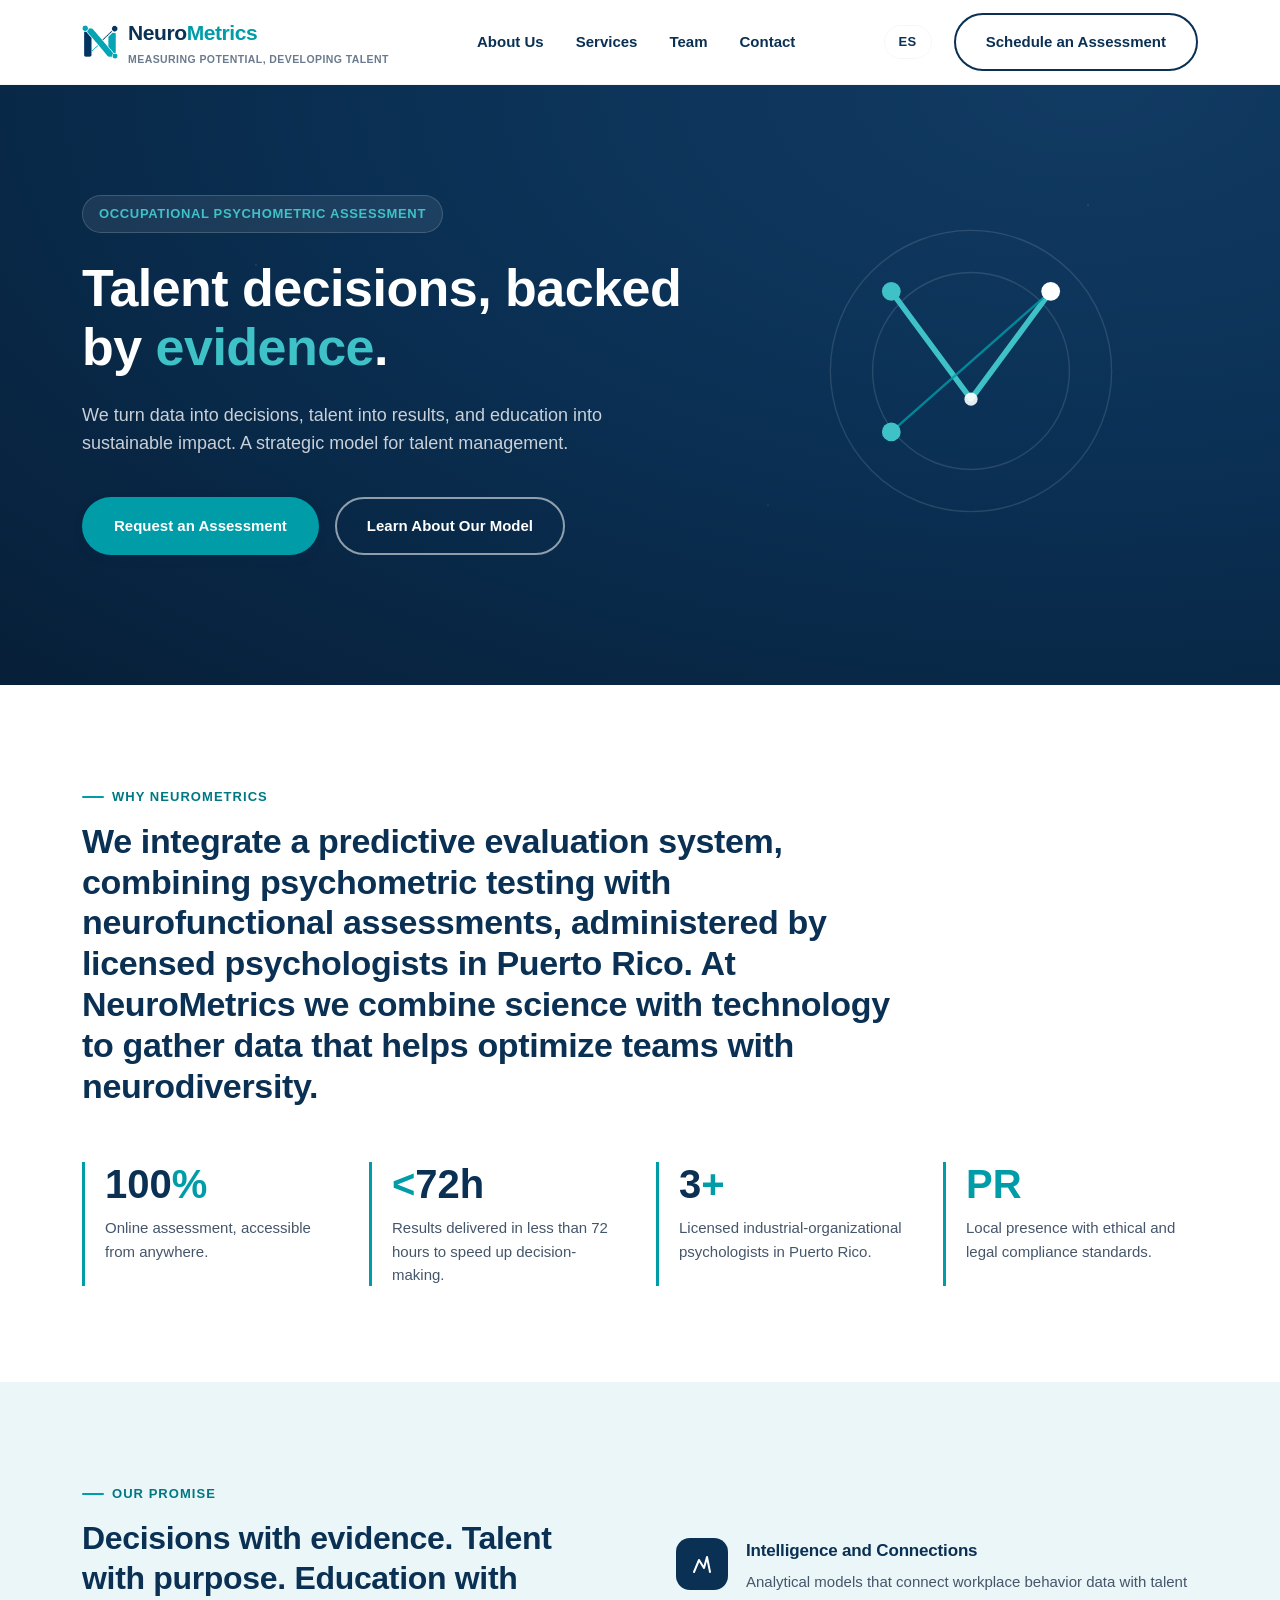
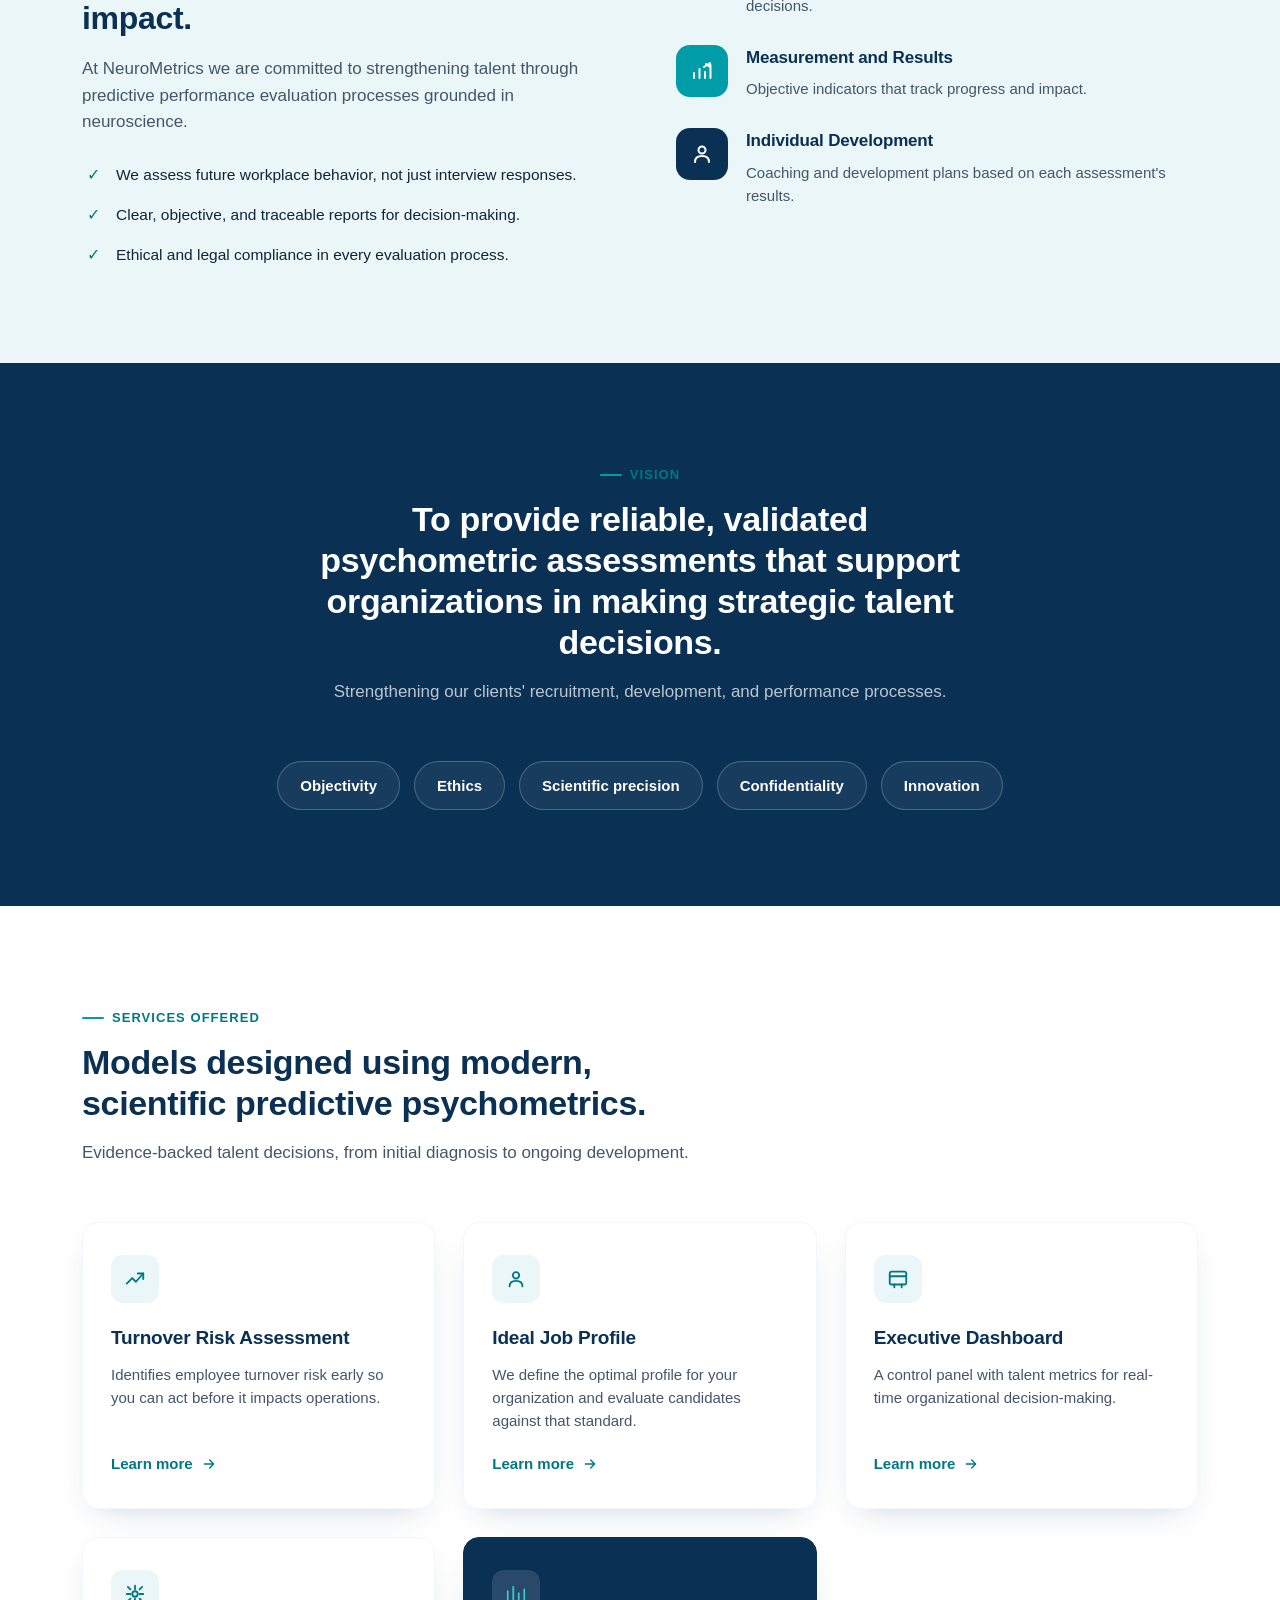
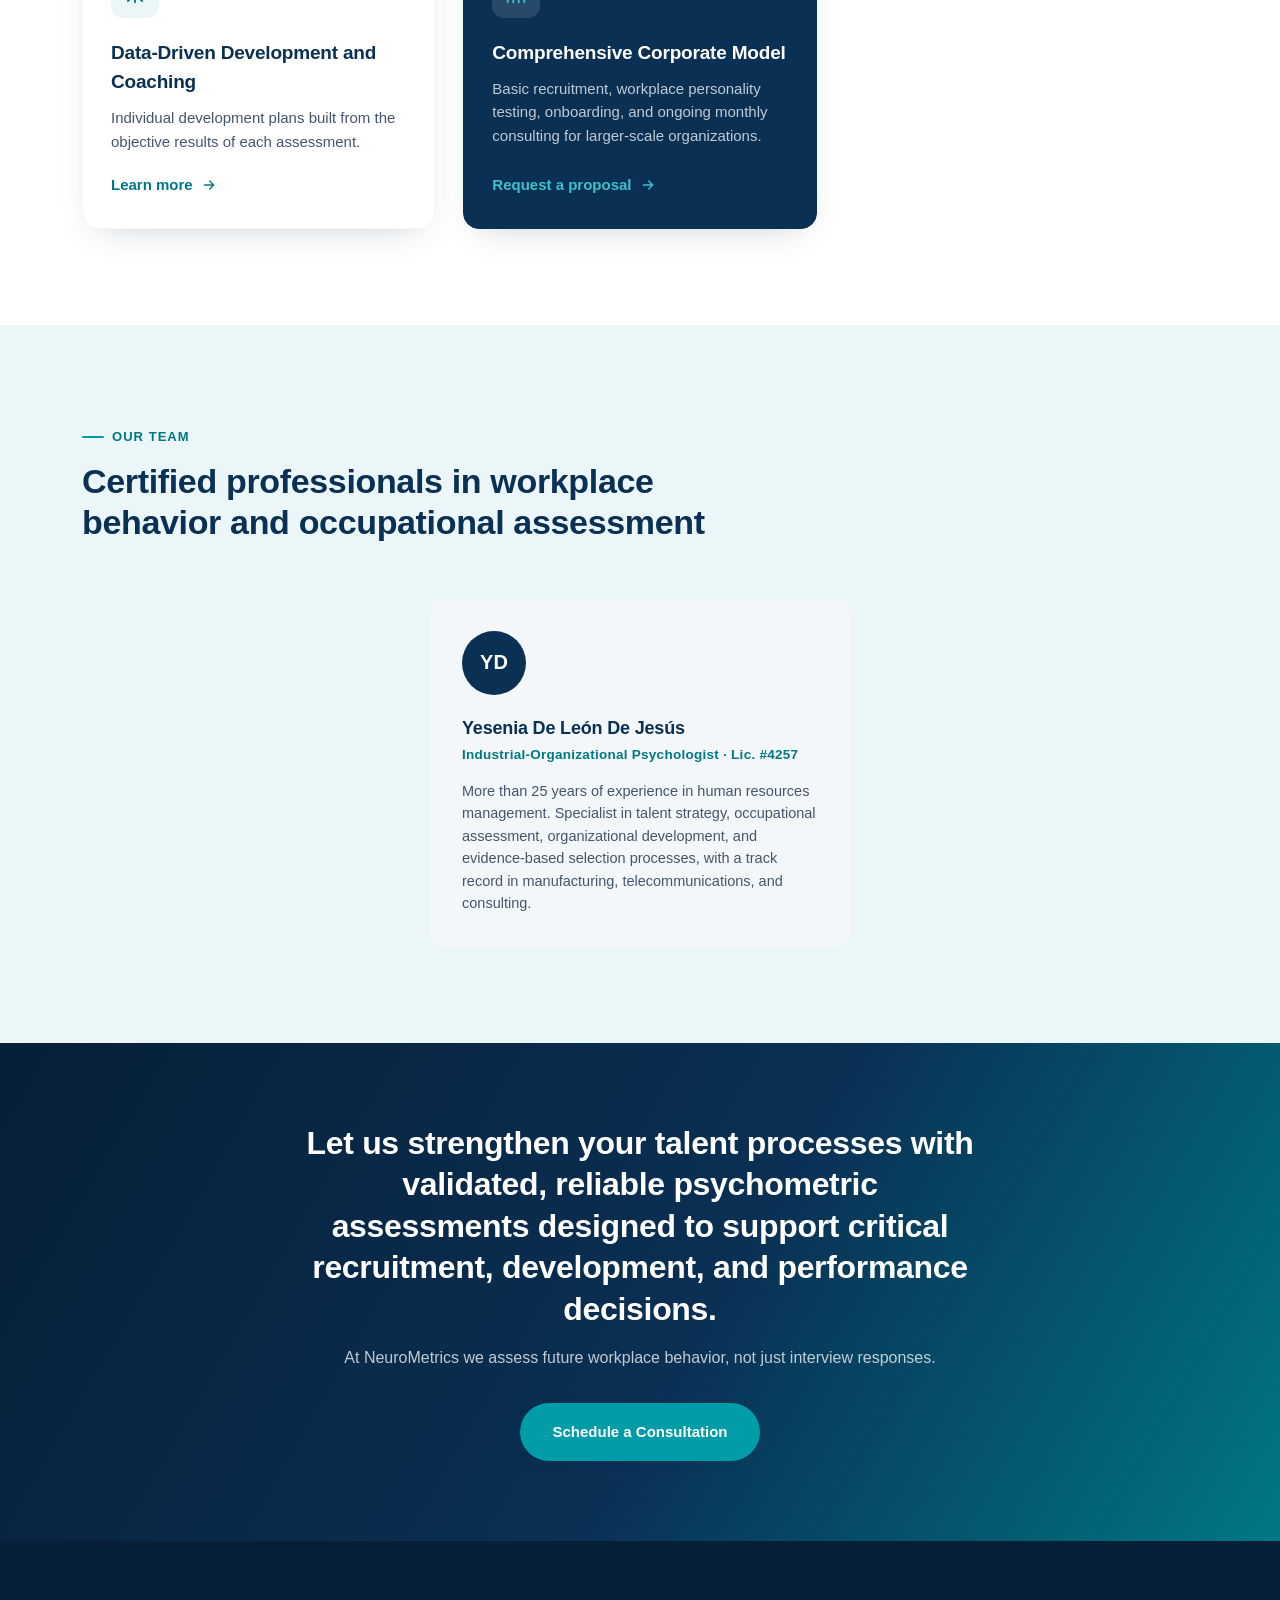
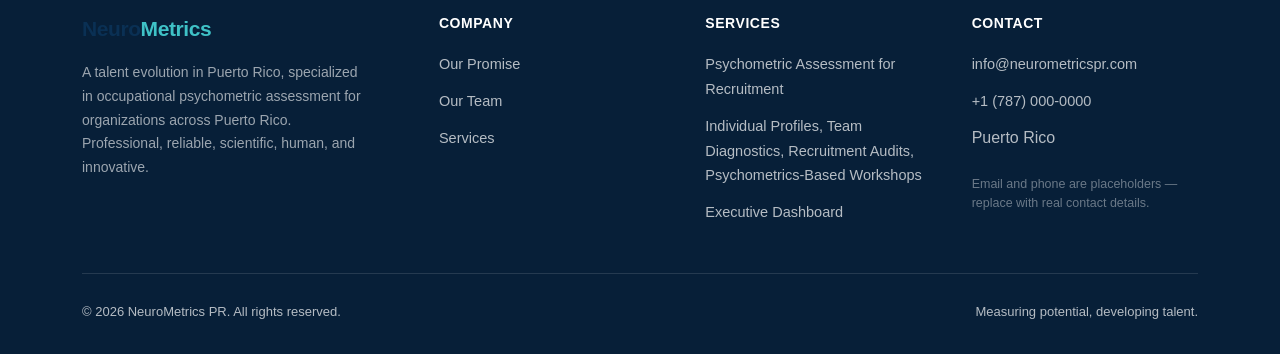
==== en/index.html @ a4beff49 "Add English version of the site with language switcher Creates /en/index.html with full English tran" ====
<!DOCTYPE html>
<html lang="en">
<head>
<meta charset="UTF-8">
<meta name="viewport" content="width=device-width, initial-scale=1.0">
<title>NeuroMetrics PR | Occupational Psychometric Assessment</title>
<meta name="description" content="NeuroMetrics: psychometric and neurofunctional assessments for organizations in Puerto Rico. Talent decisions backed by evidence.">
<link rel="alternate" hreflang="en" href="https://neurometricsteam.com/en/">
<link rel="alternate" hreflang="es" href="https://neurometricsteam.com/">
<link rel="alternate" hreflang="x-default" href="https://neurometricsteam.com/">
<link rel="stylesheet" href="../assets/css/styles.css?v=2">
<link rel="icon" type="image/x-icon" href="../favicon.ico">
<link rel="icon" type="image/png" sizes="32x32" href="../assets/img/favicon-32x32.png">
<link rel="icon" type="image/png" sizes="16x16" href="../assets/img/favicon-16x16.png">
<link rel="apple-touch-icon" sizes="180x180" href="../assets/img/apple-touch-icon.png">
</head>
<body>

<header class="site-header">
  <div class="container">
    <a href="#top" class="brand">
      <img src="../assets/img/logo-icon.png" alt="NeuroMetrics" class="brand-mark" width="36" height="34">
      <span>
        <span class="brand-word"><span class="n1">Neuro</span><span class="n2">Metrics</span></span>
        <span class="brand-tagline">Measuring potential, developing talent</span>
      </span>
    </a>

    <nav class="main-nav">
      <ul>
        <li><a href="#promesa">About Us</a></li>
        <li><a href="#servicios">Services</a></li>
        <li><a href="#equipo">Team</a></li>
        <li><a href="#contacto">Contact</a></li>
        <li class="nav-cta"><a href="#contacto" class="btn btn-primary">Schedule an Assessment</a></li>
      </ul>
    </nav>

    <div class="header-cta">
      <a href="/" class="lang-switch" aria-label="Cambiar a Español" hreflang="es" lang="es">ES</a>
      <a href="#contacto" class="btn btn-outline-navy">Schedule an Assessment</a>
      <button class="nav-toggle" aria-label="Open menu" aria-expanded="false">
        <span></span><span></span><span></span>
      </button>
    </div>
  </div>
</header>

<main id="top">

  <!-- HERO -->
  <section class="hero">
    <div class="container">
      <div class="hero-copy">
        <span class="hero-eyebrow">Occupational Psychometric Assessment</span>
        <h1>Talent decisions, backed by <span class="accent">evidence</span>.</h1>
        <p class="lead">We turn data into decisions, talent into results, and education into sustainable impact. A strategic model for talent management.</p>
        <div class="hero-actions">
          <a href="#contacto" class="btn btn-primary">Request an Assessment</a>
          <a href="#servicios" class="btn btn-outline">Learn About Our Model</a>
        </div>
      </div>

      <div class="hero-figure">
        <svg viewBox="0 0 320 320" fill="none" xmlns="http://www.w3.org/2000/svg" aria-hidden="true">
          <circle cx="160" cy="160" r="150" stroke="rgba(255,255,255,0.12)" stroke-width="1.5"/>
          <circle cx="160" cy="160" r="105" stroke="rgba(255,255,255,0.12)" stroke-width="1.5"/>
          <path d="M75 75 L160 190 L245 75" stroke="#3FC2C7" stroke-width="6" stroke-linecap="round" stroke-linejoin="round"/>
          <path d="M245 75 L75 225" stroke="#009CA8" stroke-width="2.5" stroke-linecap="round" opacity="0.8"/>
          <circle cx="75" cy="75" r="10" fill="#3FC2C7"/>
          <circle cx="245" cy="75" r="10" fill="#FFFFFF"/>
          <circle cx="75" cy="225" r="10" fill="#3FC2C7"/>
          <circle cx="160" cy="190" r="7" fill="#FFFFFF" opacity="0.9"/>
        </svg>
      </div>
    </div>
  </section>

  <!-- WHY -->
  <section class="why">
    <div class="container">
      <div class="section-head">
        <span class="eyebrow">Why NeuroMetrics</span>
        <h2>We integrate a predictive evaluation system, combining psychometric testing with neurofunctional assessments, administered by licensed psychologists in Puerto Rico. At NeuroMetrics we combine science with technology to gather data that helps optimize teams with neurodiversity.</h2>
      </div>

      <div class="why-grid">
        <div class="why-card">
          <div class="num">100<span>%</span></div>
          <p>Online assessment, accessible from anywhere.</p>
        </div>
        <div class="why-card">
          <div class="num"><span>&lt;</span>72h</div>
          <p>Results delivered in less than 72 hours to speed up decision-making.</p>
        </div>
        <div class="why-card">
          <div class="num">3<span>+</span></div>
          <p>Licensed industrial-organizational psychologists in Puerto Rico.</p>
        </div>
        <div class="why-card">
          <div class="num"><span>PR</span></div>
          <p>Local presence with ethical and legal compliance standards.</p>
        </div>
      </div>
    </div>
  </section>

  <!-- PROMISE -->
  <section class="bg-tint" id="promesa">
    <div class="container split">
      <div class="split-text">
        <span class="eyebrow">Our Promise</span>
        <h2>Decisions with evidence. Talent with purpose. Education with impact.</h2>
        <p class="lead">At NeuroMetrics we are committed to strengthening talent through predictive performance evaluation processes grounded in neuroscience.</p>
        <ul class="check-list">
          <li><span class="tick">✓</span> We assess future workplace behavior, not just interview responses.</li>
          <li><span class="tick">✓</span> Clear, objective, and traceable reports for decision-making.</li>
          <li><span class="tick">✓</span> Ethical and legal compliance in every evaluation process.</li>
        </ul>
      </div>

      <div class="pillar-list">
        <div class="pillar">
          <div class="pillar-icon">
            <svg width="24" height="24" viewBox="0 0 24 24" fill="none"><path d="M4 20 L9 8 L14 16 L17 5 L20 20" stroke="#FFFFFF" stroke-width="2" stroke-linecap="round" stroke-linejoin="round"/></svg>
          </div>
          <div>
            <h3>Intelligence and Connections</h3>
            <p>Analytical models that connect workplace behavior data with talent decisions.</p>
          </div>
        </div>

        <div class="pillar">
          <div class="pillar-icon alt">
            <svg width="24" height="24" viewBox="0 0 24 24" fill="none"><path d="M4 19 L4 14 M9.5 19 L9.5 10 M15 19 L15 13 M20.5 19 L20.5 6 M14 8 L20 4 L20 8 L16 5" stroke="#FFFFFF" stroke-width="2" stroke-linecap="round" stroke-linejoin="round"/></svg>
          </div>
          <div>
            <h3>Measurement and Results</h3>
            <p>Objective indicators that track progress and impact.</p>
          </div>
        </div>

        <div class="pillar">
          <div class="pillar-icon">
            <svg width="24" height="24" viewBox="0 0 24 24" fill="none"><circle cx="12" cy="8" r="3.5" stroke="#FFFFFF" stroke-width="2"/><path d="M5 20 c0 -4 3 -6 7 -6 s7 2 7 6" stroke="#FFFFFF" stroke-width="2" stroke-linecap="round"/></svg>
          </div>
          <div>
            <h3>Individual Development</h3>
            <p>Coaching and development plans based on each assessment's results.</p>
          </div>
        </div>
      </div>
    </div>
  </section>

  <!-- VISION + PILLARS -->
  <section class="pillars-band">
    <div class="container">
      <div class="section-head center">
        <span class="eyebrow">Vision</span>
        <h2>To provide reliable, validated psychometric assessments that support organizations in making strategic talent decisions.</h2>
        <p>Strengthening our clients' recruitment, development, and performance processes.</p>
      </div>

      <div class="tag-grid" style="justify-content:center;">
        <span class="tag-pill">Objectivity</span>
        <span class="tag-pill">Ethics</span>
        <span class="tag-pill">Scientific precision</span>
        <span class="tag-pill">Confidentiality</span>
        <span class="tag-pill">Innovation</span>
      </div>
    </div>
  </section>

  <!-- SERVICES -->
  <section id="servicios">
    <div class="container">
      <div class="section-head">
        <span class="eyebrow">Services Offered</span>
        <h2>Models designed using modern, scientific predictive psychometrics.</h2>
        <p>Evidence-backed talent decisions, from initial diagnosis to ongoing development.</p>
      </div>

      <div class="service-grid">
        <div class="service-card">
          <div class="icon"><svg width="22" height="22" viewBox="0 0 24 24" fill="none"><path d="M3 17 L9 11 L13 15 L21 6" stroke="currentColor" stroke-width="2" stroke-linecap="round" stroke-linejoin="round"/><path d="M15 6 L21 6 L21 12" stroke="currentColor" stroke-width="2" stroke-linecap="round" stroke-linejoin="round"/></svg></div>
          <h3>Turnover Risk Assessment</h3>
          <p>Identifies employee turnover risk early so you can act before it impacts operations.</p>
          <a href="#contacto" class="link-arrow">Learn more <svg width="16" height="16" viewBox="0 0 24 24" fill="none"><path d="M5 12h14M13 6l6 6-6 6" stroke="currentColor" stroke-width="2" stroke-linecap="round" stroke-linejoin="round"/></svg></a>
        </div>

        <div class="service-card">
          <div class="icon"><svg width="22" height="22" viewBox="0 0 24 24" fill="none"><circle cx="12" cy="8" r="3.5" stroke="currentColor" stroke-width="2"/><path d="M5 20 c0 -4 3 -6 7 -6 s7 2 7 6" stroke="currentColor" stroke-width="2" stroke-linecap="round"/></svg></div>
          <h3>Ideal Job Profile</h3>
          <p>We define the optimal profile for your organization and evaluate candidates against that standard.</p>
          <a href="#contacto" class="link-arrow">Learn more <svg width="16" height="16" viewBox="0 0 24 24" fill="none"><path d="M5 12h14M13 6l6 6-6 6" stroke="currentColor" stroke-width="2" stroke-linecap="round" stroke-linejoin="round"/></svg></a>
        </div>

        <div class="service-card">
          <div class="icon"><svg width="22" height="22" viewBox="0 0 24 24" fill="none"><rect x="3" y="4" width="18" height="14" rx="2" stroke="currentColor" stroke-width="2"/><path d="M3 9 h18 M8 18 v3 M16 18 v3" stroke="currentColor" stroke-width="2" stroke-linecap="round"/></svg></div>
          <h3>Executive Dashboard</h3>
          <p>A control panel with talent metrics for real-time organizational decision-making.</p>
          <a href="#contacto" class="link-arrow">Learn more <svg width="16" height="16" viewBox="0 0 24 24" fill="none"><path d="M5 12h14M13 6l6 6-6 6" stroke="currentColor" stroke-width="2" stroke-linecap="round" stroke-linejoin="round"/></svg></a>
        </div>

        <div class="service-card">
          <div class="icon"><svg width="22" height="22" viewBox="0 0 24 24" fill="none"><path d="M12 3 v4 M12 17 v4 M4.2 4.2 l2.8 2.8 M17 17 l2.8 2.8 M3 12 h4 M17 12 h4 M4.2 19.8 l2.8 -2.8 M17 7 l2.8 -2.8" stroke="currentColor" stroke-width="2" stroke-linecap="round"/><circle cx="12" cy="12" r="3" stroke="currentColor" stroke-width="2"/></svg></div>
          <h3>Data-Driven Development and Coaching</h3>
          <p>Individual development plans built from the objective results of each assessment.</p>
          <a href="#contacto" class="link-arrow">Learn more <svg width="16" height="16" viewBox="0 0 24 24" fill="none"><path d="M5 12h14M13 6l6 6-6 6" stroke="currentColor" stroke-width="2" stroke-linecap="round" stroke-linejoin="round"/></svg></a>
        </div>

        <div class="service-card featured">
          <div class="icon"><svg width="22" height="22" viewBox="0 0 24 24" fill="none"><path d="M3 21 V9 M9 21 V4 M15 21 V11 M21 21 V7" stroke="currentColor" stroke-width="2" stroke-linecap="round"/></svg></div>
          <h3>Comprehensive Corporate Model</h3>
          <p>Basic recruitment, workplace personality testing, onboarding, and ongoing monthly consulting for larger-scale organizations.</p>
          <a href="#contacto" class="link-arrow">Request a proposal <svg width="16" height="16" viewBox="0 0 24 24" fill="none"><path d="M5 12h14M13 6l6 6-6 6" stroke="currentColor" stroke-width="2" stroke-linecap="round" stroke-linejoin="round"/></svg></a>
        </div>
      </div>
    </div>
  </section>

  <!-- TEAM -->
  <section class="bg-tint" id="equipo">
    <div class="container">
      <div class="section-head">
        <span class="eyebrow">Our Team</span>
        <h2>Certified professionals in workplace behavior and occupational assessment</h2>
      </div>

      <div class="team-grid team-grid--single">
        <div class="team-card">
          <div class="avatar">YD</div>
          <h3>Yesenia De León De Jesús</h3>
          <span class="role">Industrial-Organizational Psychologist · Lic. #4257</span>
          <p class="bio">More than 25 years of experience in human resources management. Specialist in talent strategy, occupational assessment, organizational development, and evidence-based selection processes, with a track record in manufacturing, telecommunications, and consulting.</p>
        </div>
      </div>
    </div>
  </section>

  <!-- CTA BANNER -->
  <section class="cta-banner" id="contacto">
    <div class="container">
      <h2>Let us strengthen your talent processes with validated, reliable psychometric assessments designed to support critical recruitment, development, and performance decisions.</h2>
      <p>At NeuroMetrics we assess future workplace behavior, not just interview responses.</p>
      <div class="hero-actions">
        <a href="mailto:info@neurometricspr.com" class="btn btn-primary">Schedule a Consultation</a>
      </div>
    </div>
  </section>

</main>

<footer class="site-footer">
  <div class="container">
    <div class="footer-grid">
      <div class="footer-brand">
        <span class="brand-word"><span class="n1">Neuro</span><span class="n2">Metrics</span></span>
        <p>A talent evolution in Puerto Rico, specialized in occupational psychometric assessment for organizations across Puerto Rico. Professional, reliable, scientific, human, and innovative.</p>
      </div>

      <div class="footer-col">
        <h4>Company</h4>
        <ul>
          <li><a href="#promesa">Our Promise</a></li>
          <li><a href="#equipo">Our Team</a></li>
          <li><a href="#servicios">Services</a></li>
        </ul>
      </div>

      <div class="footer-col">
        <h4>Services</h4>
        <ul>
          <li><a href="#servicios">Psychometric Assessment for Recruitment</a></li>
          <li><a href="#servicios">Individual Profiles, Team Diagnostics, Recruitment Audits, Psychometrics-Based Workshops</a></li>
          <li><a href="#servicios">Executive Dashboard</a></li>
        </ul>
      </div>

      <div class="footer-col">
        <h4>Contact</h4>
        <ul>
          <li><a href="mailto:info@neurometricspr.com">info@neurometricspr.com</a></li>
          <li><a href="tel:+17870000000">+1 (787) 000-0000</a></li>
          <li>Puerto Rico</li>
        </ul>
        <p class="footer-note">Email and phone are placeholders — replace with real contact details.</p>
      </div>
    </div>

    <div class="footer-bottom">
      <span>© 2026 NeuroMetrics PR. All rights reserved.</span>
      <span>Measuring potential, developing talent.</span>
    </div>
  </div>
</footer>

<script src="../assets/js/main.js"></script>
</body>
</html>
---- assets/css/styles.css ----
/* ==========================================================================
   NeuroMetrics PR — hoja de estilos principal
   ========================================================================== */

:root {
  --navy: #0A3054;
  --navy-dark: #071F38;
  --navy-mid: #123B63;
  --teal: #009CA8;
  --teal-dark: #007883;
  --teal-light: #3FC2C7;
  --teal-pale: #EAF6F7;
  --ink: #13233A;
  --gray-700: #45566B;
  --gray-500: #6B7A8C;
  --gray-300: #C9D3DC;
  --gray-100: #F4F7F9;
  --white: #FFFFFF;
  --radius-sm: 8px;
  --radius-md: 16px;
  --radius-lg: 28px;
  --shadow-card: 0 12px 32px -16px rgba(10, 48, 84, 0.25);
  --shadow-soft: 0 4px 18px -8px rgba(10, 48, 84, 0.18);
  --max-width: 1180px;
  --section-pad: 96px;
}

* {
  box-sizing: border-box;
}

html {
  scroll-behavior: smooth;
}

body {
  margin: 0;
  font-family: -apple-system, BlinkMacSystemFont, "Segoe UI", Roboto, Helvetica, Arial, sans-serif;
  color: var(--ink);
  background: var(--white);
  line-height: 1.55;
  -webkit-font-smoothing: antialiased;
}

img {
  max-width: 100%;
  display: block;
}

a {
  color: inherit;
  text-decoration: none;
}

ul {
  margin: 0;
  padding: 0;
  list-style: none;
}

h1, h2, h3, h4 {
  margin: 0;
  font-weight: 800;
  color: var(--navy);
  letter-spacing: -0.01em;
}

p {
  margin: 0;
}

.container {
  max-width: var(--max-width);
  margin: 0 auto;
  padding: 0 32px;
}

.eyebrow {
  display: inline-flex;
  align-items: center;
  gap: 8px;
  font-size: 13px;
  font-weight: 700;
  letter-spacing: 0.08em;
  text-transform: uppercase;
  color: var(--teal-dark);
  margin-bottom: 14px;
}

.eyebrow::before {
  content: "";
  width: 22px;
  height: 2px;
  background: var(--teal);
  border-radius: 2px;
}

section {
  padding: var(--section-pad) 0;
}

.section-head {
  max-width: 640px;
  margin-bottom: 56px;
}

.section-head.center {
  margin-left: auto;
  margin-right: auto;
  text-align: center;
}

.section-head h2 {
  font-size: 34px;
  line-height: 1.2;
}

.section-head p {
  margin-top: 16px;
  font-size: 17px;
  color: var(--gray-700);
}

/* ---------- Buttons ---------- */

.btn {
  display: inline-flex;
  align-items: center;
  justify-content: center;
  gap: 8px;
  padding: 15px 30px;
  border-radius: 999px;
  font-weight: 700;
  font-size: 15px;
  border: 2px solid transparent;
  cursor: pointer;
  transition: transform 0.15s ease, box-shadow 0.15s ease, background 0.15s ease, color 0.15s ease;
  white-space: nowrap;
}

.btn:hover {
  transform: translateY(-1px);
}

.btn-primary {
  background: var(--teal);
  color: var(--white);
  box-shadow: var(--shadow-soft);
}

.btn-primary:hover {
  background: var(--teal-dark);
}

.btn-outline {
  background: transparent;
  border-color: rgba(255, 255, 255, 0.55);
  color: var(--white);
}

.btn-outline:hover {
  background: rgba(255, 255, 255, 0.12);
  border-color: var(--white);
}

.btn-outline-navy {
  background: transparent;
  border-color: var(--navy);
  color: var(--navy);
}

.btn-outline-navy:hover {
  background: var(--navy);
  color: var(--white);
}

.link-arrow {
  display: inline-flex;
  align-items: center;
  gap: 8px;
  color: var(--teal-dark);
  font-weight: 700;
  font-size: 15px;
}

.link-arrow svg {
  transition: transform 0.15s ease;
}

.link-arrow:hover svg {
  transform: translateX(4px);
}

/* ---------- Header ---------- */

.site-header {
  position: sticky;
  top: 0;
  z-index: 100;
  background: rgba(255, 255, 255, 0.96);
  backdrop-filter: blur(6px);
  border-bottom: 1px solid var(--gray-100);
}

.site-header .container {
  display: flex;
  align-items: center;
  justify-content: space-between;
  min-height: 84px;
  flex-wrap: nowrap;
}

.brand {
  display: flex;
  align-items: center;
  gap: 10px;
}

.brand-mark {
  flex: none;
  height: 34px;
  width: auto;
}

.brand-word {
  font-size: 21px;
  font-weight: 800;
  letter-spacing: -0.02em;
}

.brand-word .n1 { color: var(--navy); }
.brand-word .n2 { color: var(--teal); }

.brand-tagline {
  display: block;
  font-size: 10.5px;
  font-weight: 600;
  letter-spacing: 0.04em;
  color: var(--gray-500);
  text-transform: uppercase;
  margin-top: 1px;
}

.main-nav {
  display: flex;
  align-items: center;
  gap: 40px;
}

.main-nav ul {
  display: flex;
  gap: 32px;
}

.main-nav a {
  font-size: 15px;
  font-weight: 600;
  color: var(--navy);
  padding: 8px 0;
  border-bottom: 2px solid transparent;
  transition: color 0.15s ease, border-color 0.15s ease;
}

.main-nav a:hover {
  color: var(--teal-dark);
  border-color: var(--teal);
}

.header-cta {
  display: flex;
  align-items: center;
  gap: 22px;
}

.nav-cta {
  display: none;
}

.lang-switch {
  flex: none;
  font-size: 13px;
  font-weight: 700;
  letter-spacing: 0.03em;
  color: var(--navy);
  border: 1.5px solid var(--gray-100);
  border-radius: 999px;
  padding: 6px 14px;
  transition: border-color 0.15s ease, color 0.15s ease;
}

.lang-switch:hover {
  border-color: var(--teal);
  color: var(--teal-dark);
}

.nav-toggle {
  display: none;
  flex: none;
  background: none;
  border: none;
  cursor: pointer;
  padding: 8px;
}

.nav-toggle span {
  display: block;
  width: 24px;
  height: 2px;
  background: var(--navy);
  margin: 5px 0;
  transition: transform 0.2s ease, opacity 0.2s ease;
}

/* ---------- Hero ---------- */

.hero {
  position: relative;
  background: radial-gradient(120% 140% at 85% 0%, var(--navy-mid) 0%, var(--navy) 45%, var(--navy-dark) 100%);
  overflow: hidden;
  padding: 110px 0 130px;
}

.hero::before {
  content: "";
  position: absolute;
  inset: 0;
  background-image:
    radial-gradient(2px 2px at 20% 30%, rgba(255,255,255,0.18) 0, transparent 60%),
    radial-gradient(2px 2px at 60% 70%, rgba(255,255,255,0.14) 0, transparent 60%),
    radial-gradient(2px 2px at 85% 20%, rgba(255,255,255,0.16) 0, transparent 60%);
  pointer-events: none;
}

.hero .container {
  position: relative;
  display: grid;
  grid-template-columns: 1.15fr 0.85fr;
  gap: 48px;
  align-items: center;
}

.hero-eyebrow {
  display: inline-flex;
  align-items: center;
  gap: 8px;
  padding: 8px 16px;
  border-radius: 999px;
  background: rgba(255, 255, 255, 0.08);
  border: 1px solid rgba(255, 255, 255, 0.16);
  color: var(--teal-light);
  font-size: 13px;
  font-weight: 700;
  letter-spacing: 0.05em;
  text-transform: uppercase;
  margin-bottom: 26px;
}

.hero h1 {
  color: var(--white);
  font-size: 52px;
  line-height: 1.14;
  font-weight: 800;
  max-width: 640px;
}

.hero h1 .accent {
  color: var(--teal-light);
}

.hero .lead {
  margin-top: 24px;
  font-size: 18px;
  color: rgba(255, 255, 255, 0.78);
  max-width: 520px;
}

.hero-actions {
  margin-top: 40px;
  display: flex;
  gap: 16px;
  flex-wrap: wrap;
}

.hero-figure {
  position: relative;
  justify-self: center;
}

.hero-figure svg {
  width: 100%;
  height: auto;
  max-width: 380px;
}

/* ---------- Why / stats strip ---------- */

.why {
  background: var(--white);
}

.why .section-head {
  max-width: 820px;
}

.why-grid {
  display: grid;
  grid-template-columns: repeat(4, 1fr);
  gap: 32px;
}

.why-card {
  border-left: 3px solid var(--teal);
  padding-left: 20px;
}

.why-card .num {
  font-size: 40px;
  font-weight: 800;
  color: var(--navy);
  line-height: 1.1;
}

.why-card .num span {
  color: var(--teal);
}

.why-card p {
  margin-top: 10px;
  color: var(--gray-700);
  font-size: 15px;
}

/* ---------- Promise / two column ---------- */

.split {
  display: grid;
  grid-template-columns: 1fr 1fr;
  gap: 72px;
  align-items: center;
}

.split-text h2 {
  font-size: 32px;
  line-height: 1.25;
}

.split-text .lead {
  margin-top: 18px;
  font-size: 17px;
  color: var(--gray-700);
}

.check-list {
  margin-top: 28px;
  display: flex;
  flex-direction: column;
  gap: 16px;
}

.check-list li {
  display: flex;
  align-items: flex-start;
  gap: 12px;
  font-size: 15.5px;
  color: var(--ink);
}

.check-list .tick {
  flex: none;
  width: 22px;
  height: 22px;
  border-radius: 50%;
  background: var(--teal-pale);
  color: var(--teal-dark);
  display: flex;
  align-items: center;
  justify-content: center;
  margin-top: 1px;
}

.pillar-list {
  display: flex;
  flex-direction: column;
  gap: 28px;
}

.pillar {
  display: flex;
  gap: 18px;
  align-items: flex-start;
}

.pillar-icon {
  flex: none;
  width: 52px;
  height: 52px;
  border-radius: 14px;
  background: var(--navy);
  display: flex;
  align-items: center;
  justify-content: center;
}

.pillar-icon.alt {
  background: var(--teal);
}

.pillar h3 {
  font-size: 17px;
  color: var(--navy);
}

.pillar p {
  margin-top: 6px;
  font-size: 15px;
  color: var(--gray-700);
}

.bg-tint {
  background: var(--teal-pale);
}

/* ---------- Vision + Pillars band ---------- */

.pillars-band {
  background: var(--navy);
  color: var(--white);
}

.pillars-band .section-head h2,
.pillars-band .section-head p {
  color: var(--white);
}

.pillars-band .section-head p {
  color: rgba(255, 255, 255, 0.72);
}

.tag-grid {
  display: flex;
  flex-wrap: wrap;
  gap: 14px;
}

.tag-pill {
  padding: 12px 22px;
  border-radius: 999px;
  border: 1px solid rgba(255, 255, 255, 0.22);
  background: rgba(255, 255, 255, 0.06);
  font-size: 15px;
  font-weight: 600;
  color: var(--white);
}

/* ---------- Services ---------- */

.service-grid {
  display: grid;
  grid-template-columns: repeat(3, 1fr);
  gap: 28px;
}

.service-card {
  background: var(--white);
  border: 1px solid var(--gray-100);
  border-radius: var(--radius-md);
  padding: 32px 28px;
  box-shadow: var(--shadow-card);
  display: flex;
  flex-direction: column;
  height: 100%;
}

.service-card .icon {
  width: 48px;
  height: 48px;
  border-radius: 12px;
  background: var(--teal-pale);
  color: var(--teal-dark);
  display: flex;
  align-items: center;
  justify-content: center;
  margin-bottom: 20px;
}

.service-card h3 {
  font-size: 19px;
}

.service-card p {
  margin-top: 10px;
  font-size: 15px;
  color: var(--gray-700);
  flex: 1;
}

.service-card .link-arrow {
  margin-top: 20px;
}

.service-card.featured {
  background: var(--navy);
  border-color: var(--navy);
}

.service-card.featured h3,
.service-card.featured p {
  color: var(--white);
}

.service-card.featured p {
  color: rgba(255, 255, 255, 0.75);
}

.service-card.featured .icon {
  background: rgba(255, 255, 255, 0.12);
  color: var(--teal-light);
}

.service-card.featured .link-arrow {
  color: var(--teal-light);
}

/* ---------- Team ---------- */

.team-grid {
  display: grid;
  grid-template-columns: repeat(3, 1fr);
  gap: 28px;
}

.team-grid--single {
  grid-template-columns: minmax(0, 420px);
  justify-content: center;
}

.team-card {
  background: var(--gray-100);
  border-radius: var(--radius-md);
  padding: 32px;
  text-align: left;
}

.avatar {
  width: 64px;
  height: 64px;
  border-radius: 50%;
  background: var(--navy);
  color: var(--white);
  display: flex;
  align-items: center;
  justify-content: center;
  font-weight: 800;
  font-size: 20px;
  margin-bottom: 20px;
}

.team-card h3 {
  font-size: 18px;
}

.team-card .role {
  display: block;
  margin-top: 2px;
  font-size: 13.5px;
  font-weight: 700;
  color: var(--teal-dark);
  letter-spacing: 0.02em;
}

.team-card p.bio {
  margin-top: 14px;
  font-size: 14.5px;
  color: var(--gray-700);
}

/* ---------- CTA banner ---------- */

.cta-banner {
  background: linear-gradient(120deg, var(--navy-dark), var(--navy) 55%, var(--teal-dark));
  padding: 80px 0;
  text-align: center;
}

.cta-banner h2 {
  color: var(--white);
  font-size: 32px;
  max-width: 680px;
  margin: 0 auto;
  line-height: 1.3;
}

.cta-banner p {
  margin-top: 16px;
  color: rgba(255, 255, 255, 0.75);
  font-size: 16px;
}

.cta-banner .hero-actions {
  justify-content: center;
  margin-top: 32px;
}

/* ---------- Footer ---------- */

.site-footer {
  background: var(--navy-dark);
  color: rgba(255, 255, 255, 0.7);
  padding: 72px 0 32px;
}

.footer-grid {
  display: grid;
  grid-template-columns: 1.4fr repeat(3, 1fr);
  gap: 40px;
  padding-bottom: 48px;
  border-bottom: 1px solid rgba(255, 255, 255, 0.12);
}

.footer-brand .brand-word {
  color: var(--white);
}

.footer-brand .brand-word .n2 {
  color: var(--teal-light);
}

.footer-brand p {
  margin-top: 16px;
  font-size: 14px;
  line-height: 1.7;
  max-width: 280px;
  color: rgba(255, 255, 255, 0.6);
}

.footer-col h4 {
  color: var(--white);
  font-size: 14px;
  letter-spacing: 0.04em;
  text-transform: uppercase;
  margin-bottom: 18px;
}

.footer-col ul {
  display: flex;
  flex-direction: column;
  gap: 12px;
}

.footer-col a {
  font-size: 14.5px;
  transition: color 0.15s ease;
}

.footer-col a:hover {
  color: var(--white);
}

.footer-note {
  margin-top: 24px;
  font-size: 12.5px;
  color: rgba(255, 255, 255, 0.4);
}

.footer-bottom {
  margin-top: 28px;
  display: flex;
  justify-content: space-between;
  align-items: center;
  font-size: 13px;
  flex-wrap: wrap;
  gap: 12px;
}

/* ---------- Responsive ---------- */

@media (max-width: 960px) {
  :root {
    --section-pad: 72px;
  }

  .brand-tagline {
    display: none;
  }

  .header-cta .btn {
    display: none;
  }

  .main-nav ul {
    display: none;
  }

  .main-nav ul.is-open {
    display: flex;
    position: absolute;
    top: 100%;
    left: 0;
    right: 0;
    background: var(--white);
    flex-direction: column;
    gap: 0;
    padding: 8px 32px 24px;
    border-bottom: 1px solid var(--gray-100);
    box-shadow: var(--shadow-soft);
  }

  .main-nav ul.is-open li {
    width: 100%;
  }

  .main-nav ul.is-open a {
    display: block;
    padding: 14px 0;
  }

  .main-nav ul.is-open .nav-cta {
    display: block;
    margin-top: 8px;
  }

  .main-nav ul.is-open .nav-cta .btn {
    display: inline-flex;
    width: 100%;
  }

  .nav-toggle {
    display: block;
  }

  .hero .container {
    grid-template-columns: 1fr;
  }

  .hero-figure {
    display: none;
  }

  .hero h1 {
    font-size: 40px;
  }

  .hero-stats {
    grid-template-columns: repeat(2, 1fr);
  }

  .why-grid,
  .service-grid,
  .team-grid {
    grid-template-columns: repeat(2, 1fr);
  }

  .team-grid--single {
    grid-template-columns: minmax(0, 420px);
  }

  .split {
    grid-template-columns: 1fr;
    gap: 40px;
  }

  .footer-grid {
    grid-template-columns: repeat(2, 1fr);
  }
}

@media (max-width: 620px) {
  .container {
    padding: 0 20px;
  }

  .hero {
    padding: 90px 0 90px;
  }

  .hero h1 {
    font-size: 32px;
  }

  .hero-stats,
  .why-grid,
  .service-grid,
  .team-grid {
    grid-template-columns: 1fr;
  }

  .section-head h2 {
    font-size: 27px;
  }

  .footer-grid {
    grid-template-columns: 1fr;
  }

  .footer-bottom {
    flex-direction: column;
    align-items: flex-start;
  }
}
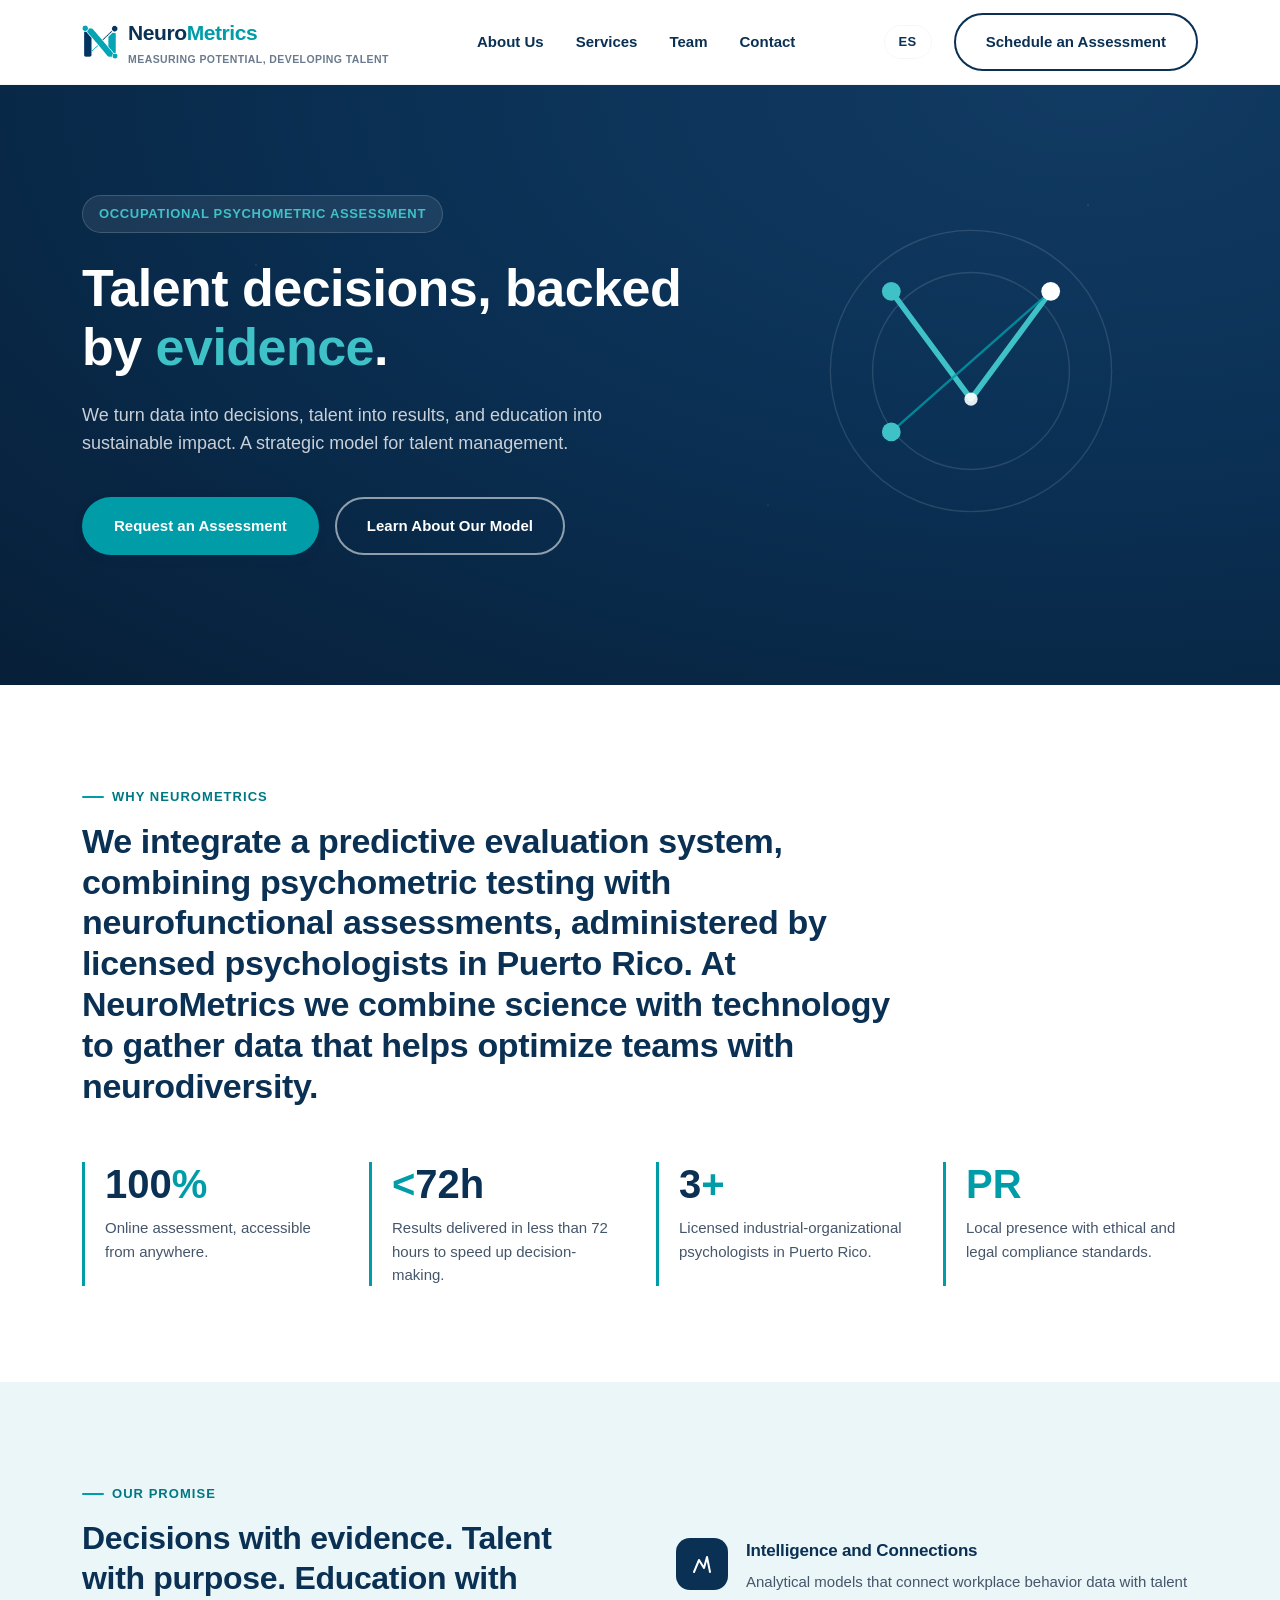
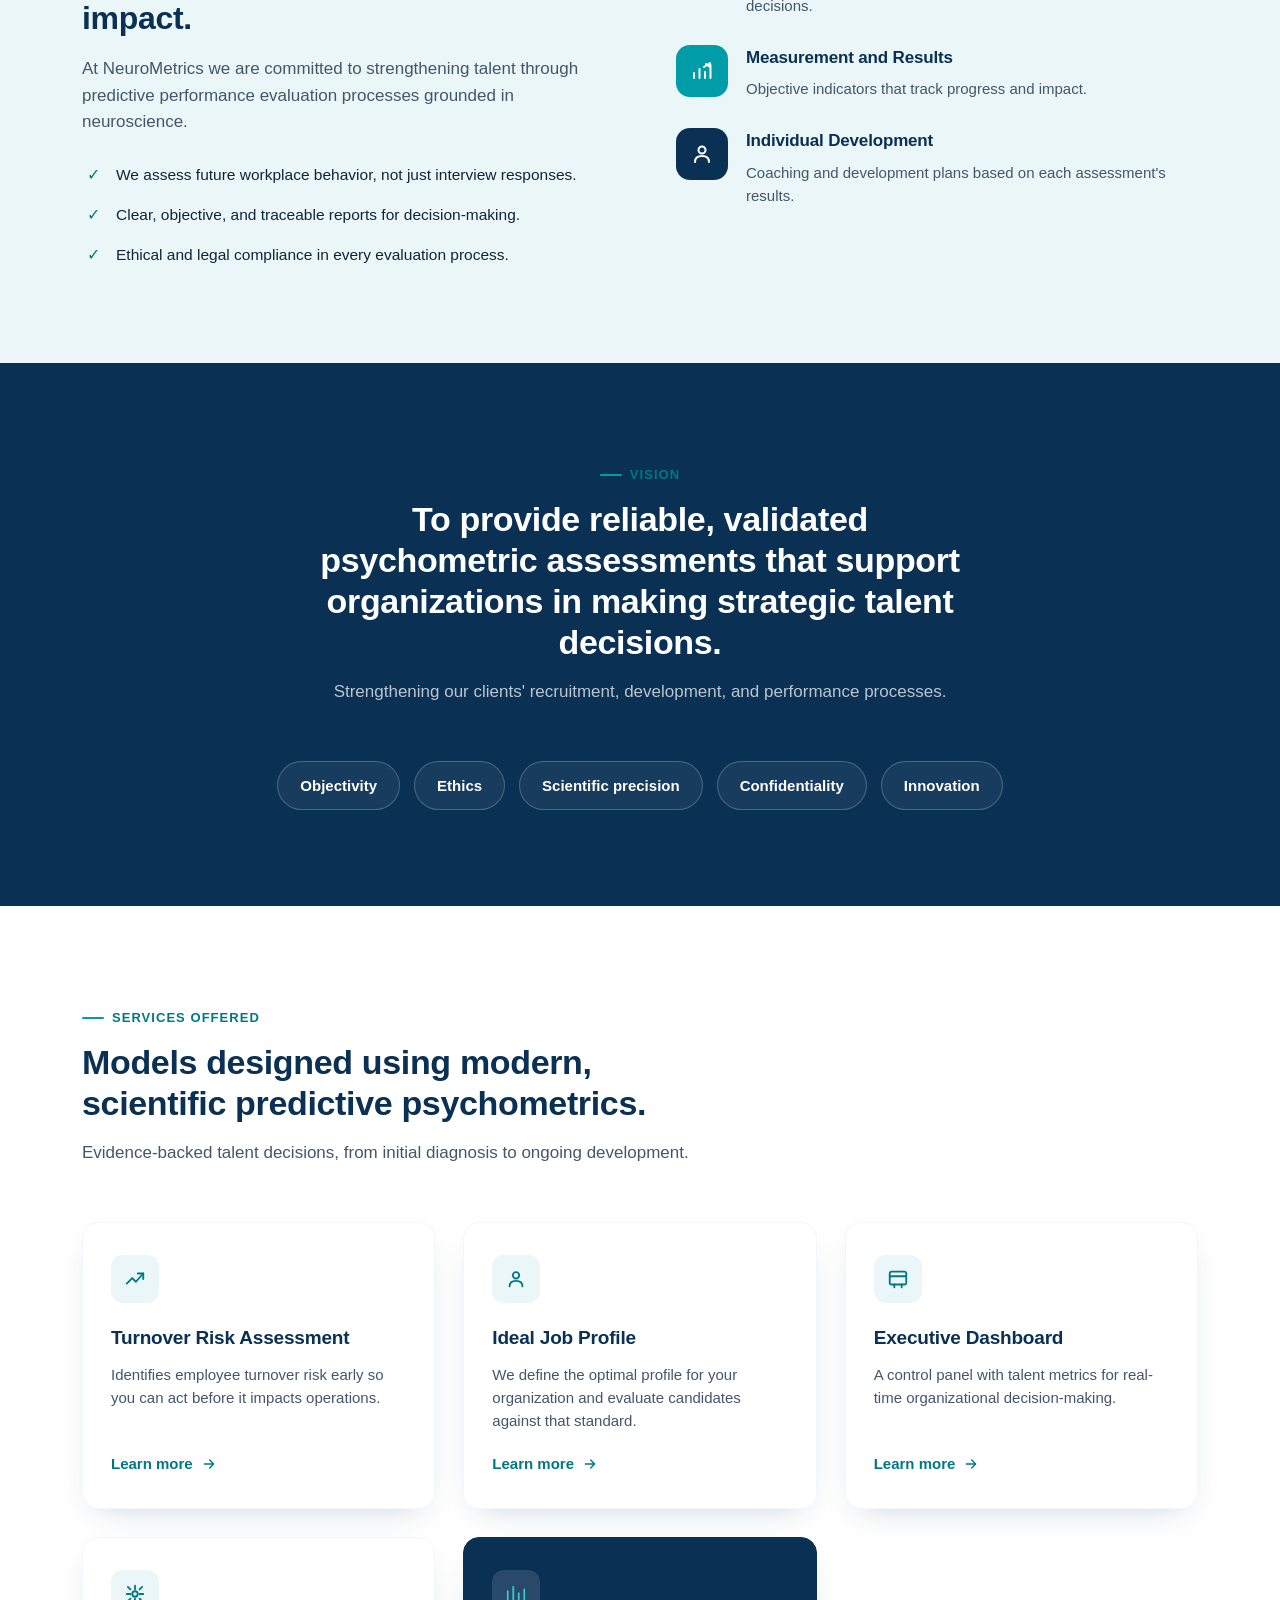
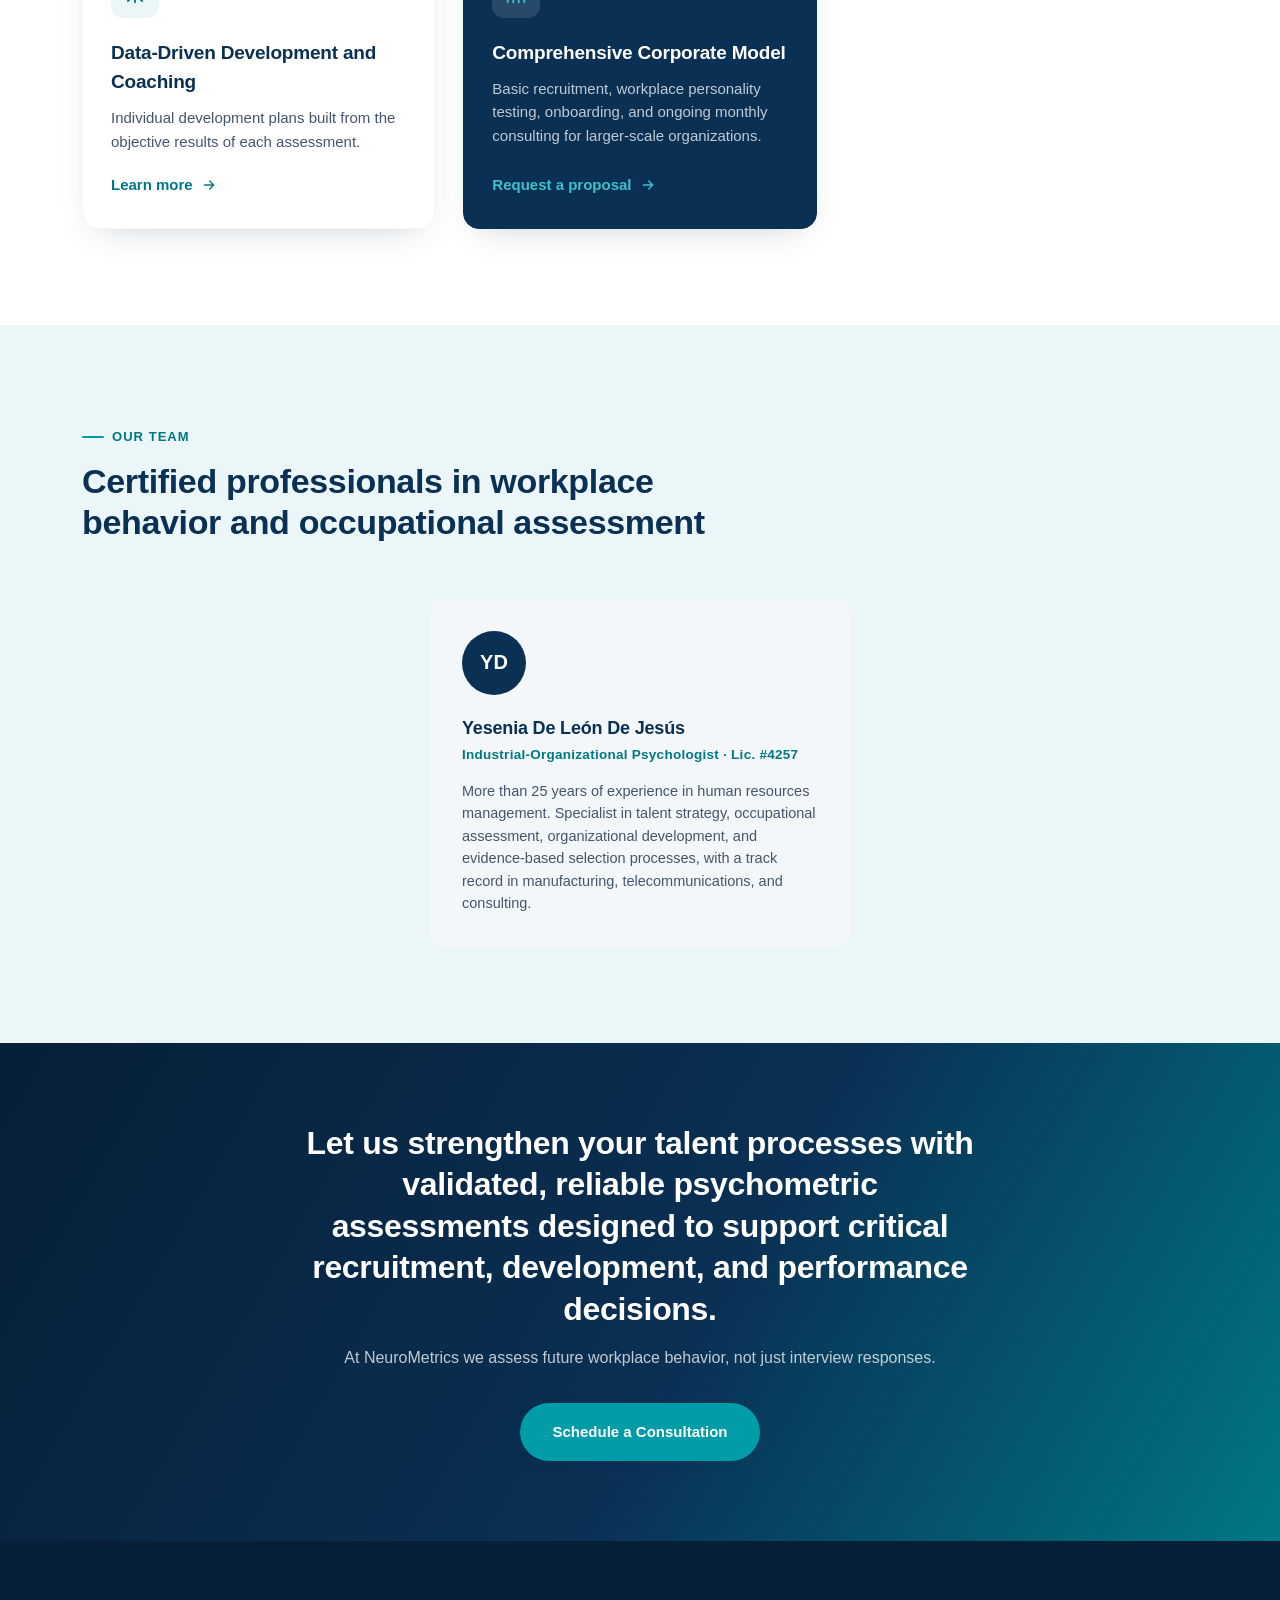
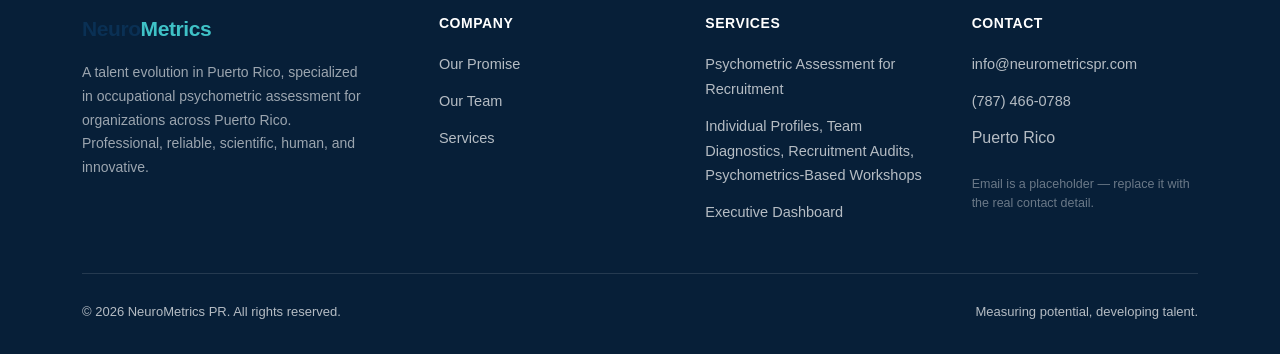
==== commit d9de119d: "Add real contact phone number to footer Replaces the placeholder phone with (787) 466-0788 in both t" ====
--- a/en/index.html
+++ b/en/index.html
@@ -282,10 +282,10 @@
         <h4>Contact</h4>
         <ul>
           <li><a href="mailto:info@neurometricspr.com">info@neurometricspr.com</a></li>
-          <li><a href="tel:+17870000000">+1 (787) 000-0000</a></li>
+          <li><a href="tel:+17874660788">(787) 466-0788</a></li>
           <li>Puerto Rico</li>
         </ul>
-        <p class="footer-note">Email and phone are placeholders — replace with real contact details.</p>
+        <p class="footer-note">Email is a placeholder — replace it with the real contact detail.</p>
       </div>
     </div>
 
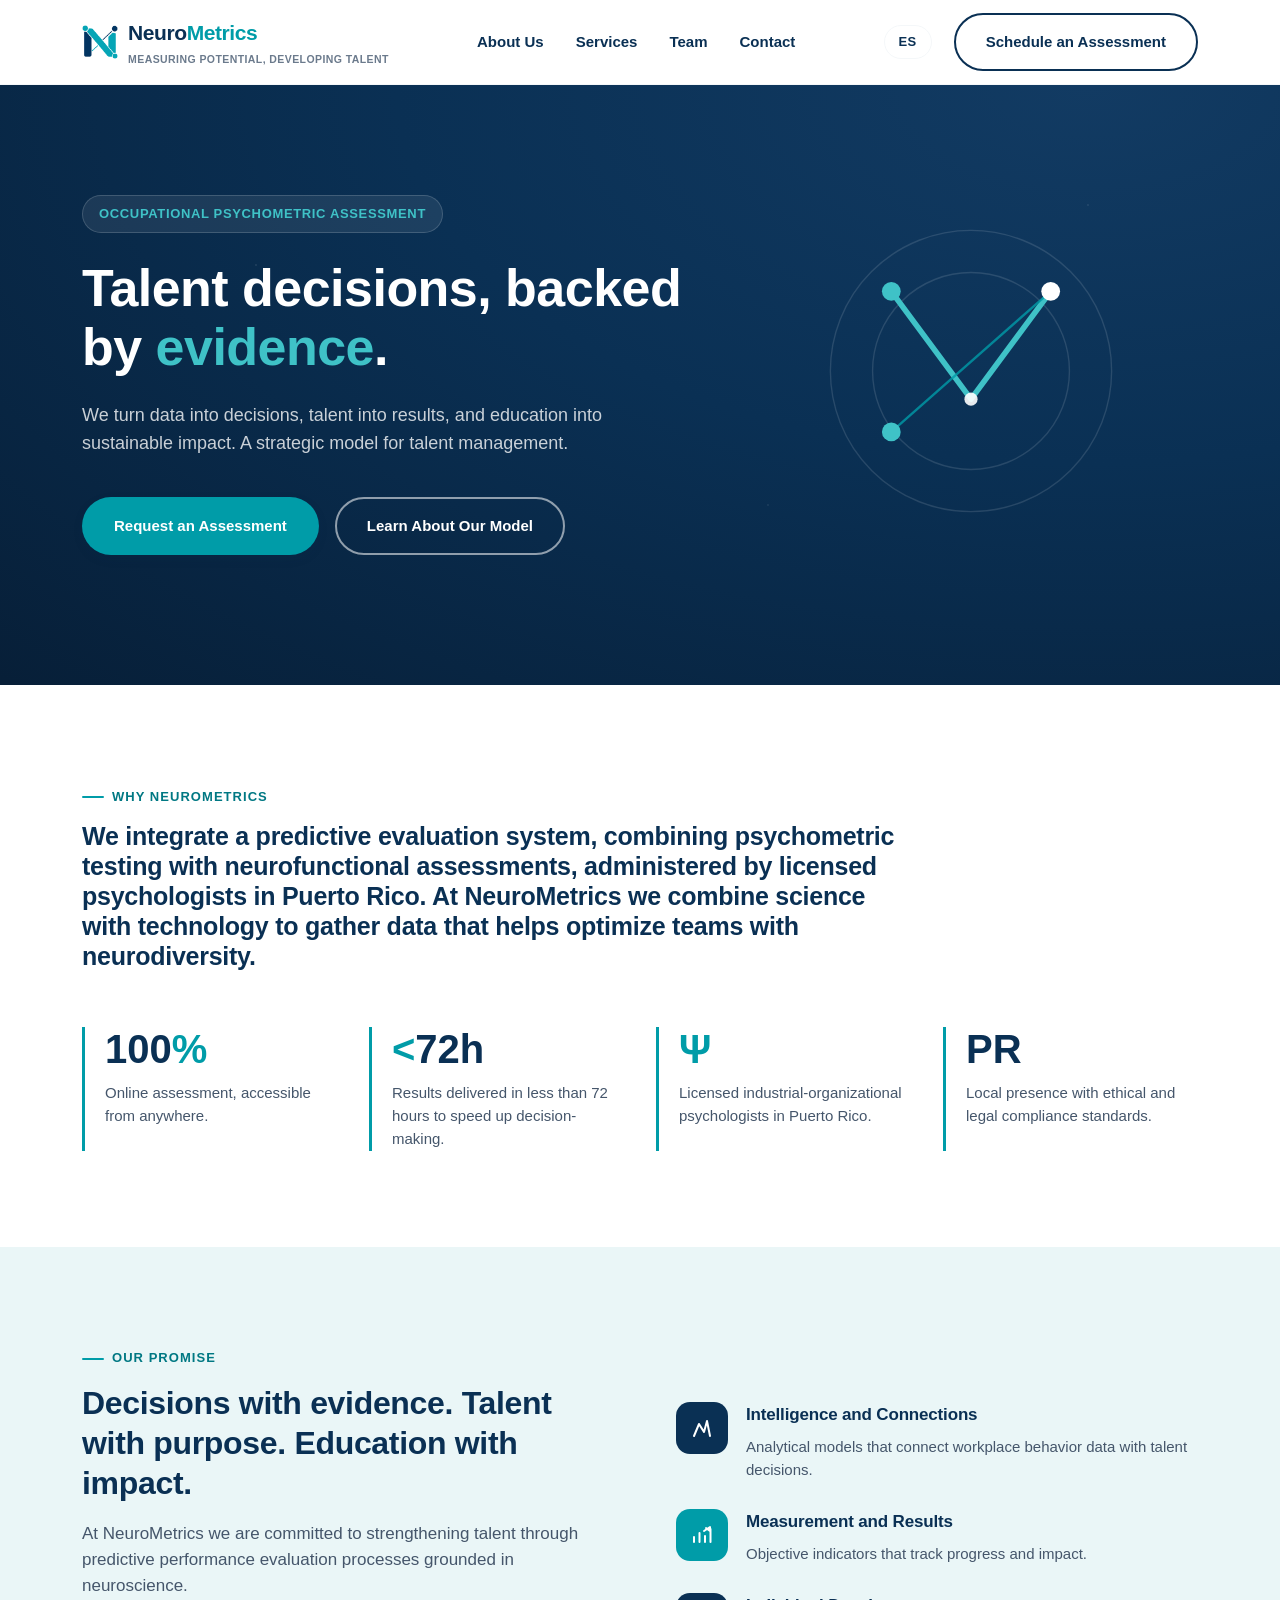
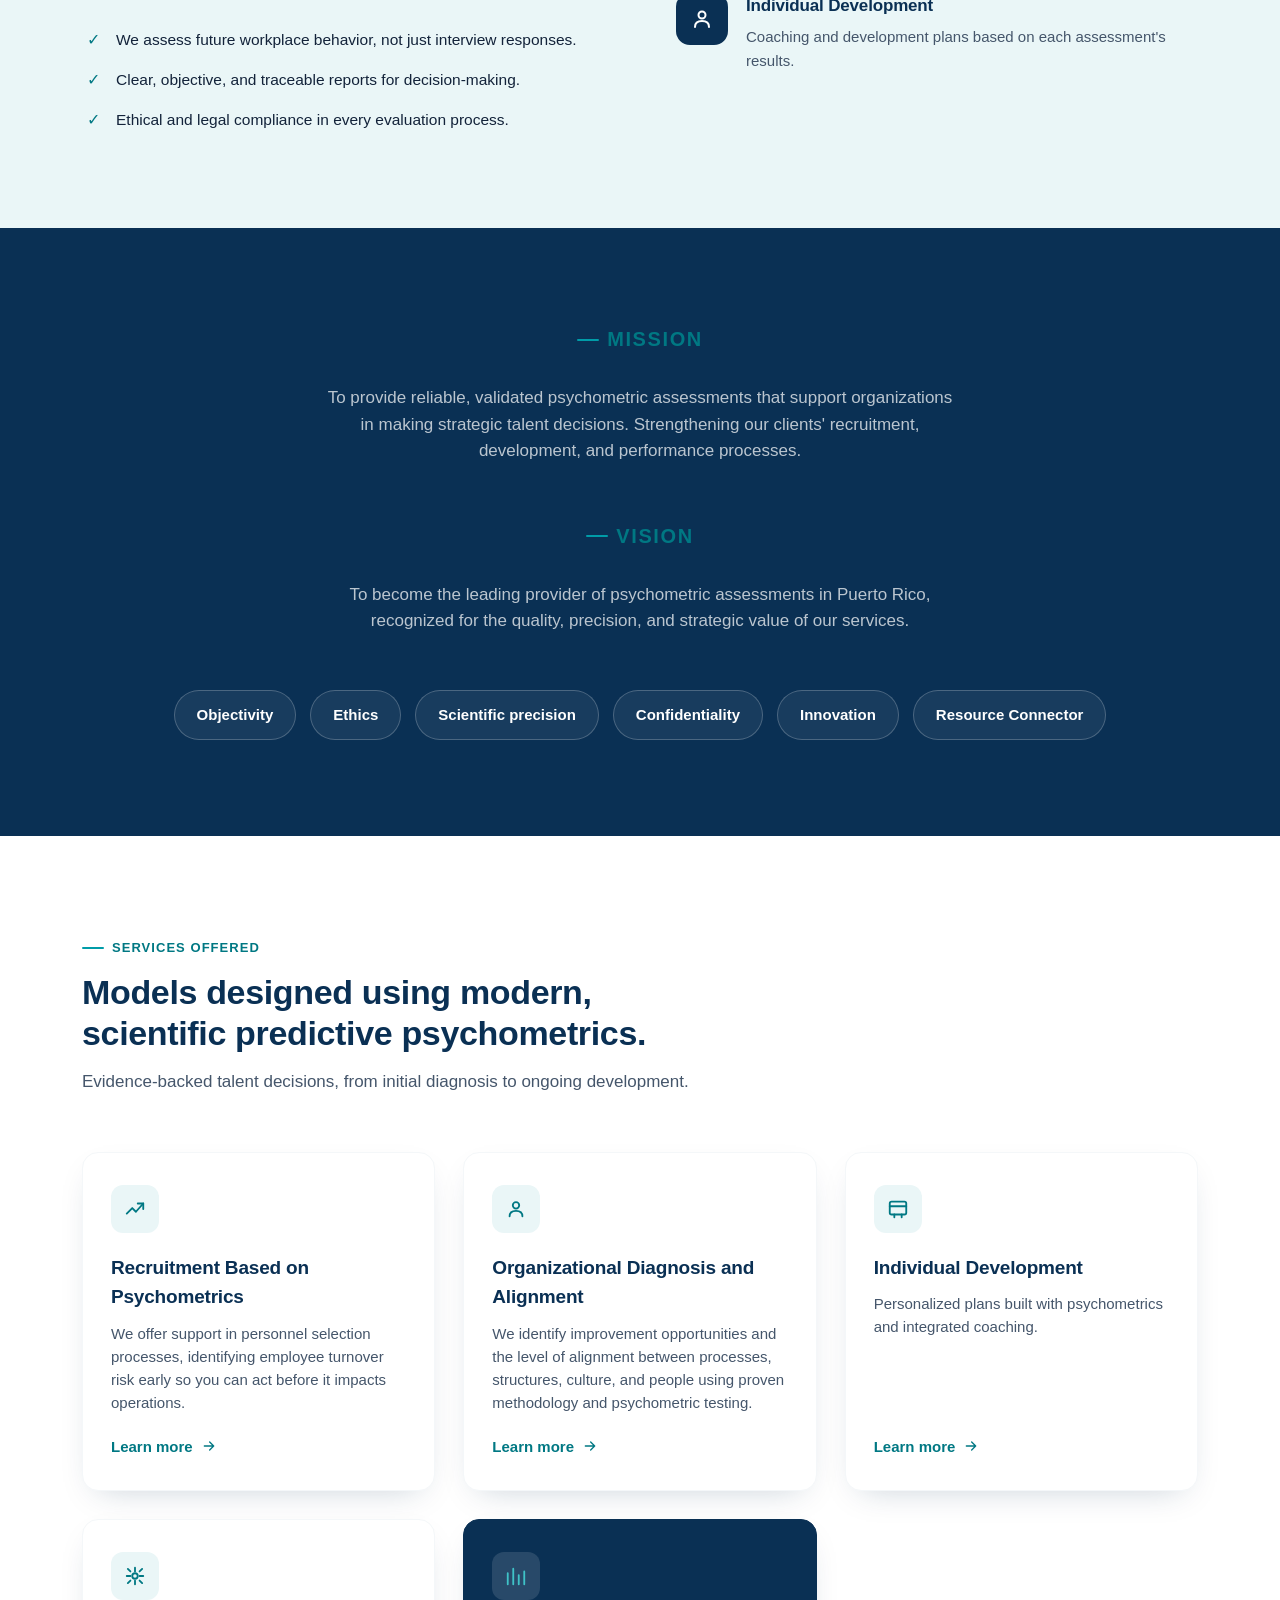
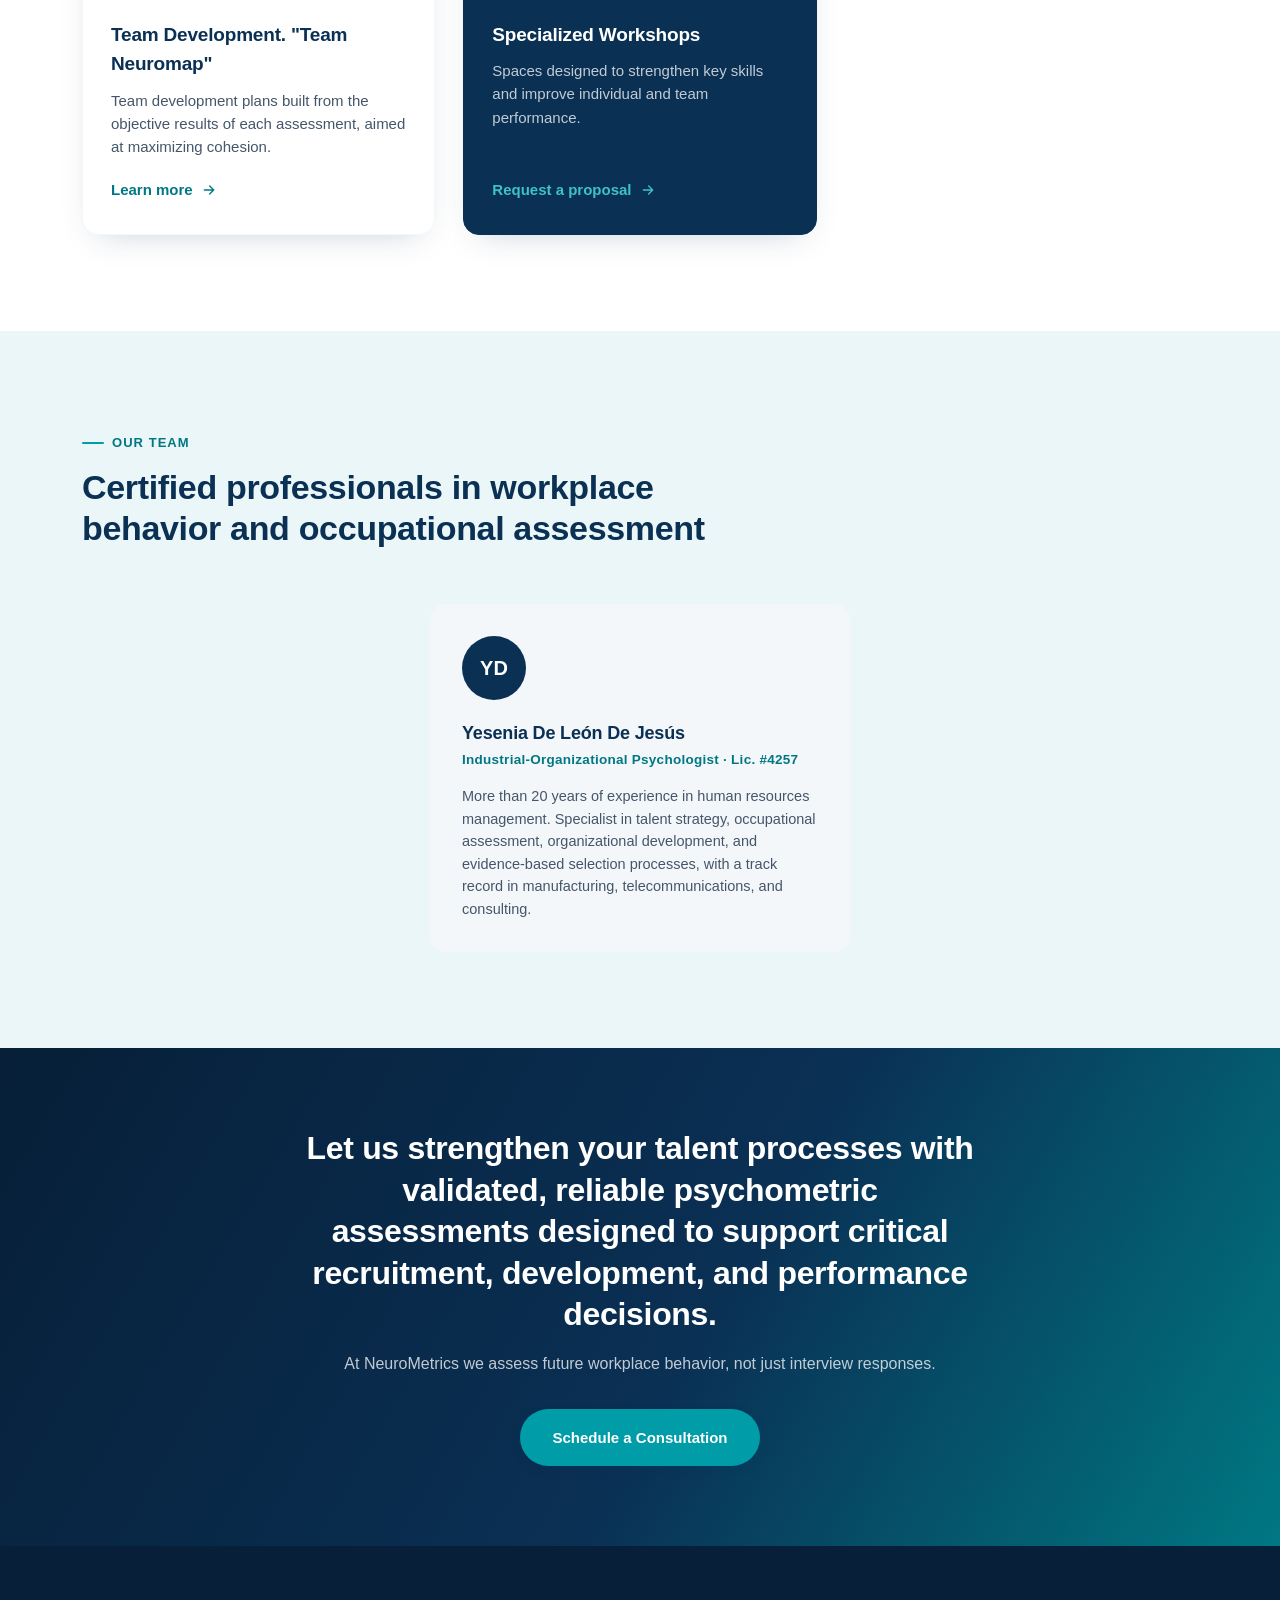
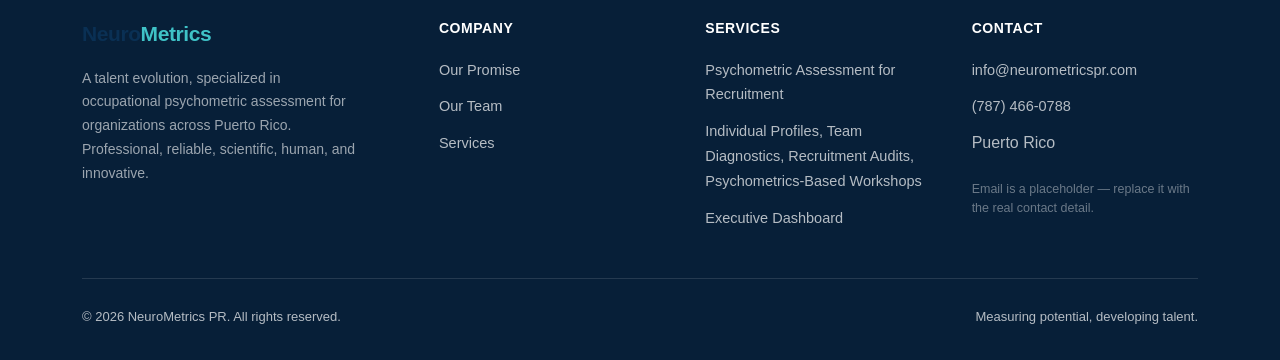
==== commit 24d23d47: "Add Misión/Visión split section and fix spelling errors Adds separate Misión and Visión blocks with " ====
--- a/en/index.html
+++ b/en/index.html
@@ -81,7 +81,7 @@
     <div class="container">
       <div class="section-head">
         <span class="eyebrow">Why NeuroMetrics</span>
-        <h2>We integrate a predictive evaluation system, combining psychometric testing with neurofunctional assessments, administered by licensed psychologists in Puerto Rico. At NeuroMetrics we combine science with technology to gather data that helps optimize teams with neurodiversity.</h2>
+        <h3>We integrate a predictive evaluation system, combining psychometric testing with neurofunctional assessments, administered by licensed psychologists in Puerto Rico. At NeuroMetrics we combine science with technology to gather data that helps optimize teams with neurodiversity.</h3>
       </div>
 
       <div class="why-grid">
@@ -94,11 +94,11 @@
           <p>Results delivered in less than 72 hours to speed up decision-making.</p>
         </div>
         <div class="why-card">
-          <div class="num">3<span>+</span></div>
+          <div class="num"><span>&#936</span></div>
           <p>Licensed industrial-organizational psychologists in Puerto Rico.</p>
         </div>
         <div class="why-card">
-          <div class="num"><span>PR</span></div>
+          <div class="num">PR</div>
           <p>Local presence with ethical and legal compliance standards.</p>
         </div>
       </div>
@@ -153,13 +153,19 @@
     </div>
   </section>
 
-  <!-- VISION + PILLARS -->
+  <!-- Mision + Vision + PILLARS -->
   <section class="pillars-band">
     <div class="container">
       <div class="section-head center">
-        <span class="eyebrow">Vision</span>
-        <h2>To provide reliable, validated psychometric assessments that support organizations in making strategic talent decisions.</h2>
-        <p>Strengthening our clients' recruitment, development, and performance processes.</p>
+        <span class="eyebrowMisionVision">Mission</span>
+        <p>To provide reliable, validated psychometric assessments that support organizations in making strategic talent decisions. Strengthening our clients' recruitment, development, and performance processes.</p>
+        <!-- <p>Strengthening our clients' recruitment, development, and performance processes.</p> -->
+      </div>
+      <div class="container">
+      <div class="section-head center">
+        <span class="eyebrowMisionVision">Vision</span>
+        <p>To become the leading provider of psychometric assessments in Puerto Rico, recognized for the quality, precision, and strategic value of our services.</p>
+        <!-- <p>Strengthening our clients' recruitment, development, and performance processes.</p> -->
       </div>
 
       <div class="tag-grid" style="justify-content:center;">
@@ -168,6 +174,7 @@
         <span class="tag-pill">Scientific precision</span>
         <span class="tag-pill">Confidentiality</span>
         <span class="tag-pill">Innovation</span>
+        <span class="tag-pill">Resource Connector</span>
       </div>
     </div>
   </section>
@@ -184,36 +191,36 @@
       <div class="service-grid">
         <div class="service-card">
           <div class="icon"><svg width="22" height="22" viewBox="0 0 24 24" fill="none"><path d="M3 17 L9 11 L13 15 L21 6" stroke="currentColor" stroke-width="2" stroke-linecap="round" stroke-linejoin="round"/><path d="M15 6 L21 6 L21 12" stroke="currentColor" stroke-width="2" stroke-linecap="round" stroke-linejoin="round"/></svg></div>
-          <h3>Turnover Risk Assessment</h3>
-          <p>Identifies employee turnover risk early so you can act before it impacts operations.</p>
+          <h3>Recruitment Based on Psychometrics</h3>
+          <p>We offer support in personnel selection processes, identifying employee turnover risk early so you can act before it impacts operations.</p>
           <a href="#contacto" class="link-arrow">Learn more <svg width="16" height="16" viewBox="0 0 24 24" fill="none"><path d="M5 12h14M13 6l6 6-6 6" stroke="currentColor" stroke-width="2" stroke-linecap="round" stroke-linejoin="round"/></svg></a>
         </div>
 
         <div class="service-card">
           <div class="icon"><svg width="22" height="22" viewBox="0 0 24 24" fill="none"><circle cx="12" cy="8" r="3.5" stroke="currentColor" stroke-width="2"/><path d="M5 20 c0 -4 3 -6 7 -6 s7 2 7 6" stroke="currentColor" stroke-width="2" stroke-linecap="round"/></svg></div>
-          <h3>Ideal Job Profile</h3>
-          <p>We define the optimal profile for your organization and evaluate candidates against that standard.</p>
+          <h3>Organizational Diagnosis and Alignment</h3>
+          <p>We identify improvement opportunities and the level of alignment between processes, structures, culture, and people using proven methodology and psychometric testing.</p>
           <a href="#contacto" class="link-arrow">Learn more <svg width="16" height="16" viewBox="0 0 24 24" fill="none"><path d="M5 12h14M13 6l6 6-6 6" stroke="currentColor" stroke-width="2" stroke-linecap="round" stroke-linejoin="round"/></svg></a>
         </div>
 
         <div class="service-card">
           <div class="icon"><svg width="22" height="22" viewBox="0 0 24 24" fill="none"><rect x="3" y="4" width="18" height="14" rx="2" stroke="currentColor" stroke-width="2"/><path d="M3 9 h18 M8 18 v3 M16 18 v3" stroke="currentColor" stroke-width="2" stroke-linecap="round"/></svg></div>
-          <h3>Executive Dashboard</h3>
-          <p>A control panel with talent metrics for real-time organizational decision-making.</p>
+          <h3>Individual Development</h3>
+          <p>Personalized plans built with psychometrics and integrated coaching.</p>
           <a href="#contacto" class="link-arrow">Learn more <svg width="16" height="16" viewBox="0 0 24 24" fill="none"><path d="M5 12h14M13 6l6 6-6 6" stroke="currentColor" stroke-width="2" stroke-linecap="round" stroke-linejoin="round"/></svg></a>
         </div>
 
         <div class="service-card">
           <div class="icon"><svg width="22" height="22" viewBox="0 0 24 24" fill="none"><path d="M12 3 v4 M12 17 v4 M4.2 4.2 l2.8 2.8 M17 17 l2.8 2.8 M3 12 h4 M17 12 h4 M4.2 19.8 l2.8 -2.8 M17 7 l2.8 -2.8" stroke="currentColor" stroke-width="2" stroke-linecap="round"/><circle cx="12" cy="12" r="3" stroke="currentColor" stroke-width="2"/></svg></div>
-          <h3>Data-Driven Development and Coaching</h3>
-          <p>Individual development plans built from the objective results of each assessment.</p>
+          <h3>Team Development. "Team Neuromap"</h3>
+          <p>Team development plans built from the objective results of each assessment, aimed at maximizing cohesion.</p>
           <a href="#contacto" class="link-arrow">Learn more <svg width="16" height="16" viewBox="0 0 24 24" fill="none"><path d="M5 12h14M13 6l6 6-6 6" stroke="currentColor" stroke-width="2" stroke-linecap="round" stroke-linejoin="round"/></svg></a>
         </div>
 
         <div class="service-card featured">
           <div class="icon"><svg width="22" height="22" viewBox="0 0 24 24" fill="none"><path d="M3 21 V9 M9 21 V4 M15 21 V11 M21 21 V7" stroke="currentColor" stroke-width="2" stroke-linecap="round"/></svg></div>
-          <h3>Comprehensive Corporate Model</h3>
-          <p>Basic recruitment, workplace personality testing, onboarding, and ongoing monthly consulting for larger-scale organizations.</p>
+          <h3>Specialized Workshops</h3>
+          <p>Spaces designed to strengthen key skills and improve individual and team performance.</p>
           <a href="#contacto" class="link-arrow">Request a proposal <svg width="16" height="16" viewBox="0 0 24 24" fill="none"><path d="M5 12h14M13 6l6 6-6 6" stroke="currentColor" stroke-width="2" stroke-linecap="round" stroke-linejoin="round"/></svg></a>
         </div>
       </div>
@@ -233,7 +240,7 @@
           <div class="avatar">YD</div>
           <h3>Yesenia De León De Jesús</h3>
           <span class="role">Industrial-Organizational Psychologist · Lic. #4257</span>
-          <p class="bio">More than 25 years of experience in human resources management. Specialist in talent strategy, occupational assessment, organizational development, and evidence-based selection processes, with a track record in manufacturing, telecommunications, and consulting.</p>
+          <p class="bio">More than 20 years of experience in human resources management. Specialist in talent strategy, occupational assessment, organizational development, and evidence-based selection processes, with a track record in manufacturing, telecommunications, and consulting.</p>
         </div>
       </div>
     </div>
@@ -257,7 +264,7 @@
     <div class="footer-grid">
       <div class="footer-brand">
         <span class="brand-word"><span class="n1">Neuro</span><span class="n2">Metrics</span></span>
-        <p>A talent evolution in Puerto Rico, specialized in occupational psychometric assessment for organizations across Puerto Rico. Professional, reliable, scientific, human, and innovative.</p>
+        <p>A talent evolution, specialized in occupational psychometric assessment for organizations across Puerto Rico. Professional, reliable, scientific, human, and innovative.</p>
       </div>
 
       <div class="footer-col">
--- a/assets/css/styles.css
+++ b/assets/css/styles.css
@@ -86,6 +86,17 @@
   color: var(--teal-dark);
   margin-bottom: 14px;
 }
+.eyebrowMisionVision {
+  display: inline-flex;
+  align-items: center;
+  gap: 8px;
+  font-size: 20px;
+  font-weight: 700;
+  letter-spacing: 0.08em;
+  text-transform: uppercase;
+  color: var(--teal-dark);
+  margin-bottom: 14px;
+}
 
 .eyebrow::before {
   content: "";
@@ -95,6 +106,14 @@
   border-radius: 2px;
 }
 
+.eyebrowMisionVision::before {
+  content: "";
+  width: 22px;
+  height: 2px;
+  background: var(--teal);
+  border-radius: 2px;
+}
+
 section {
   padding: var(--section-pad) 0;
 }
@@ -112,6 +131,11 @@
 
 .section-head h2 {
   font-size: 34px;
+  line-height: 1.2;
+}
+
+.section-head h3 {
+  font-size: 25px;
   line-height: 1.2;
 }
 
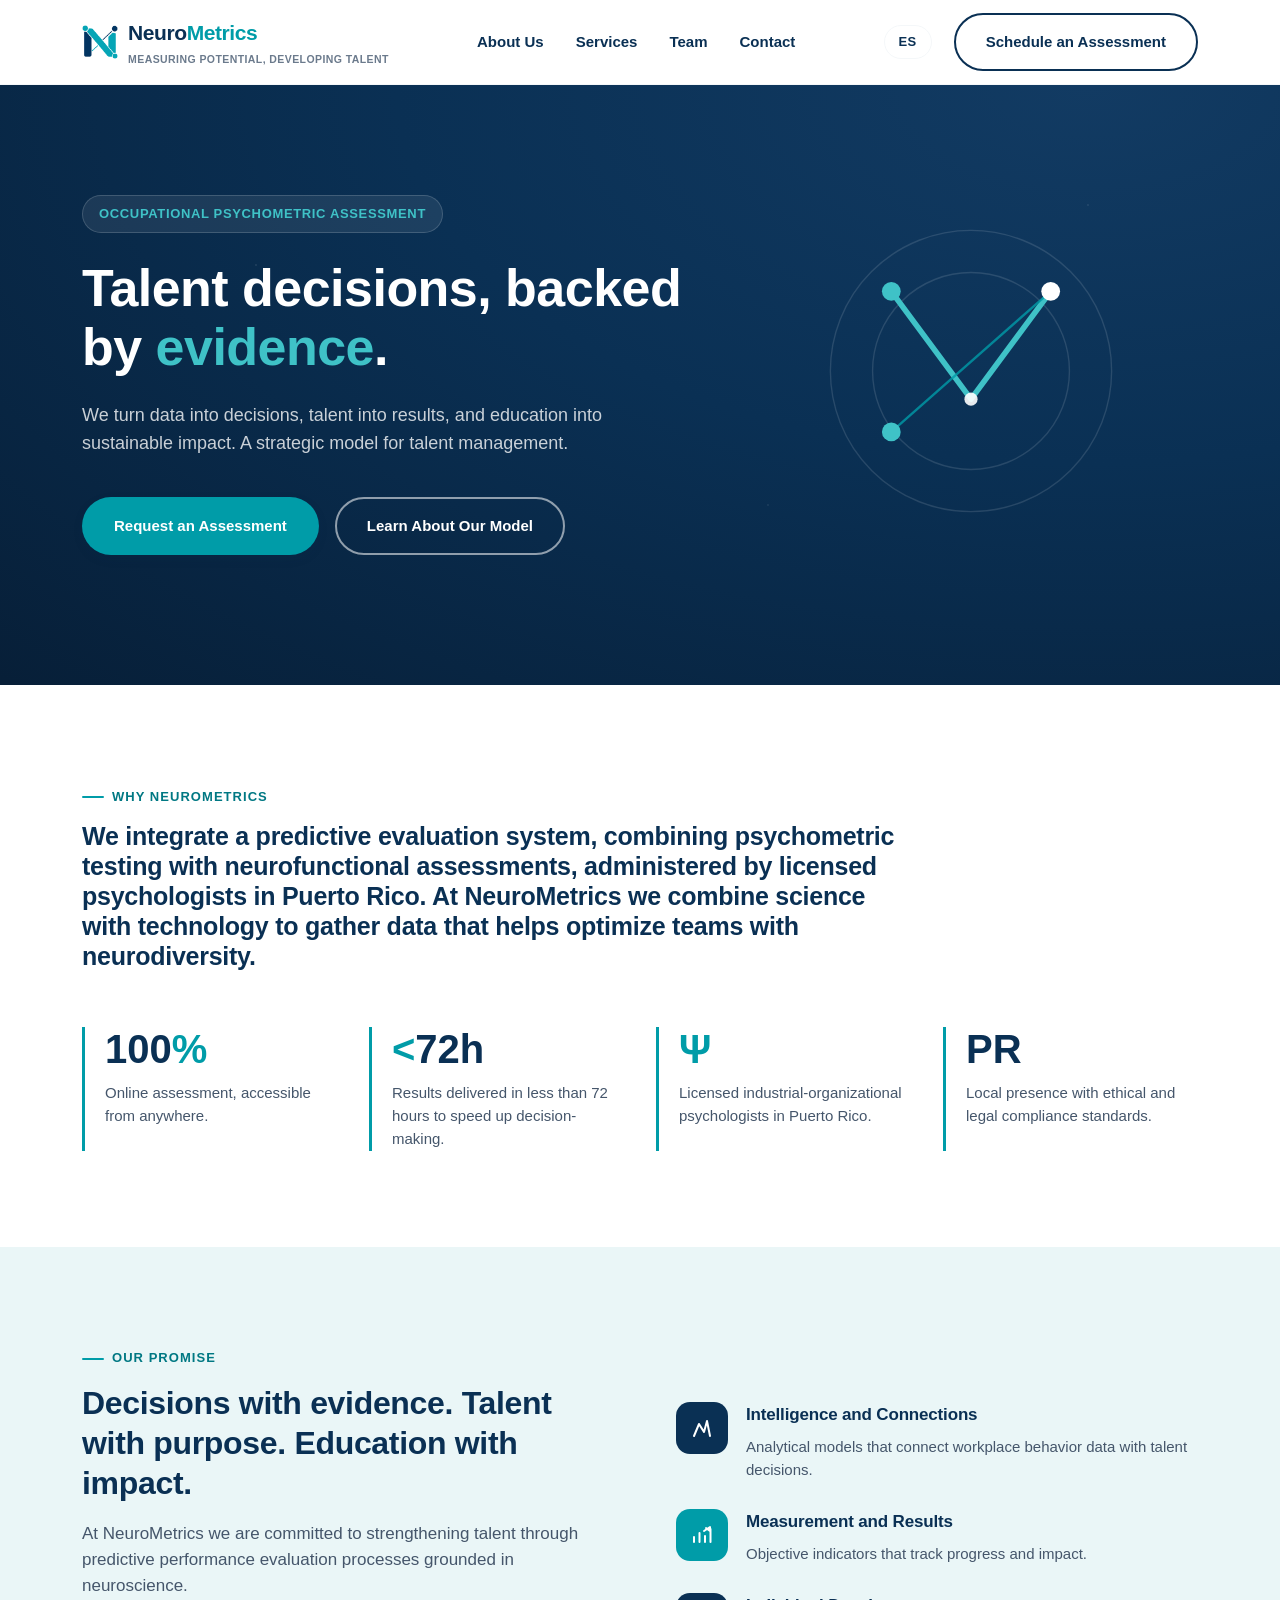
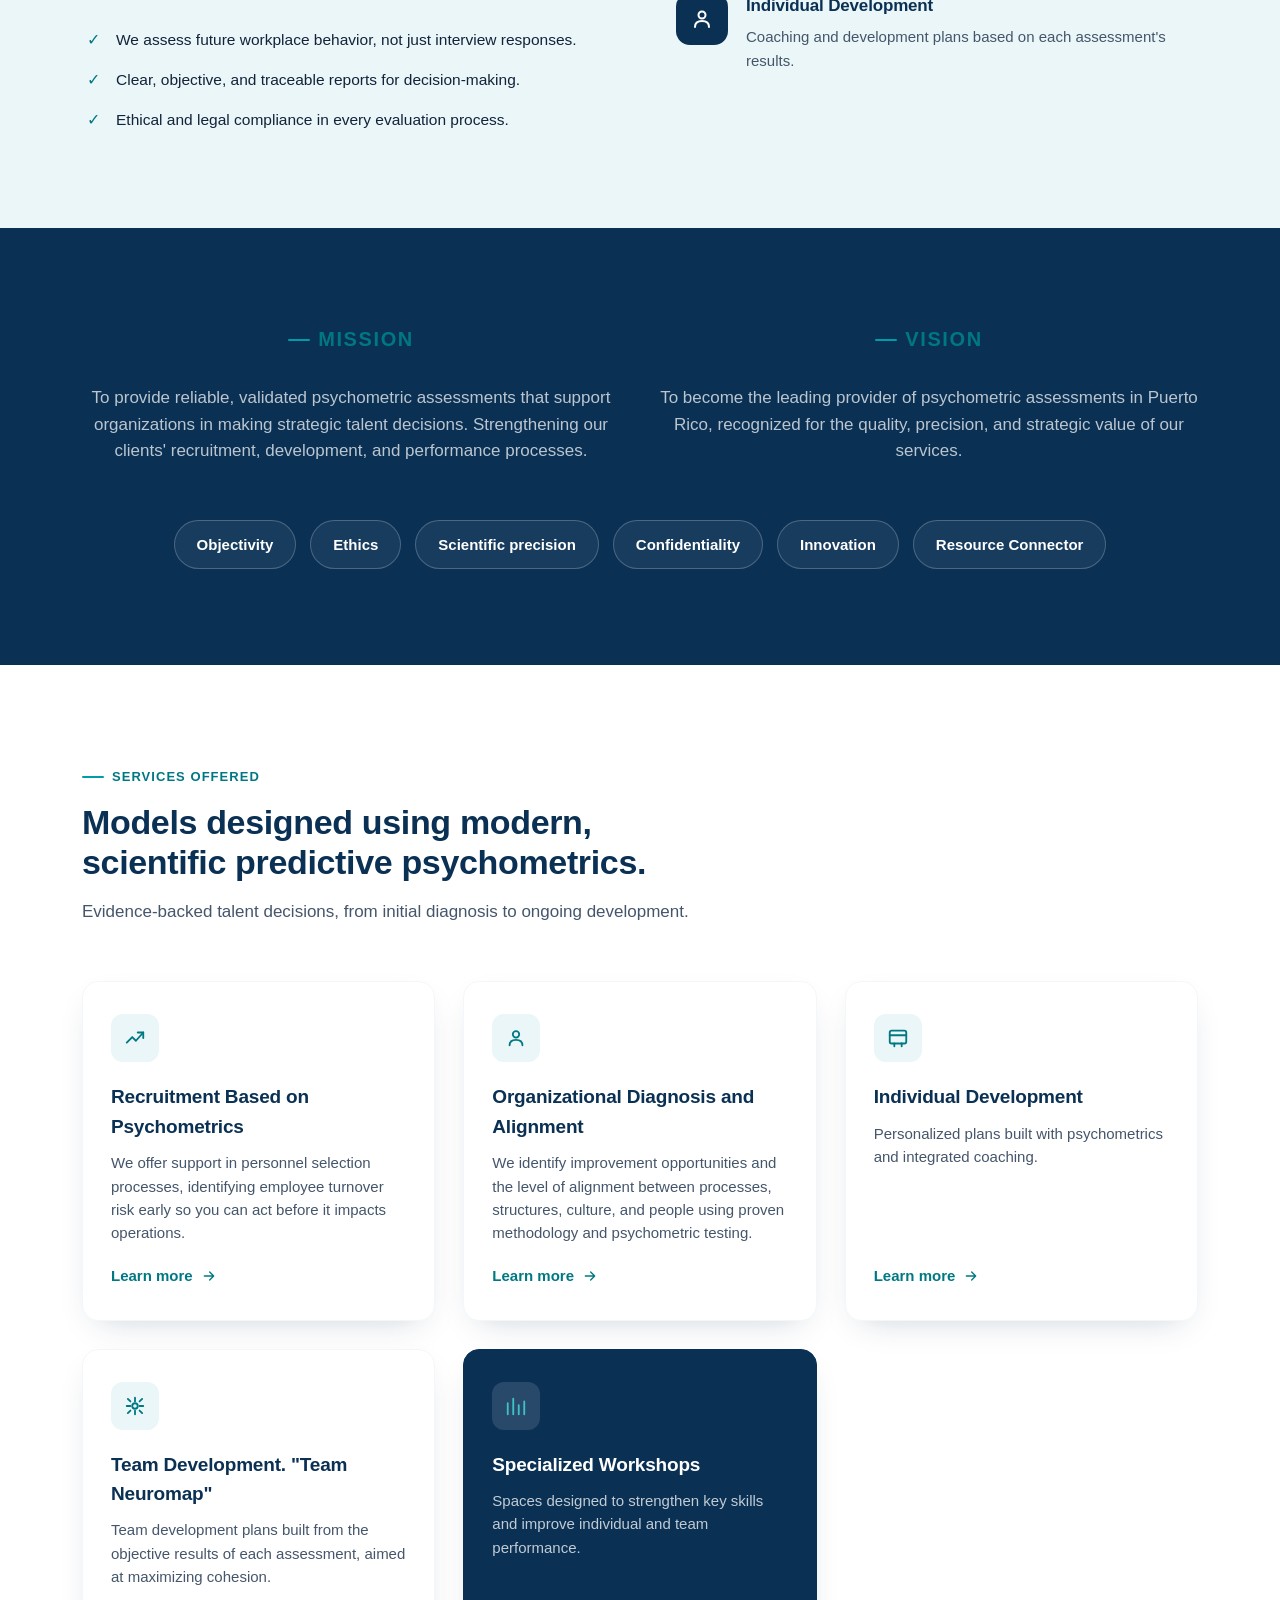
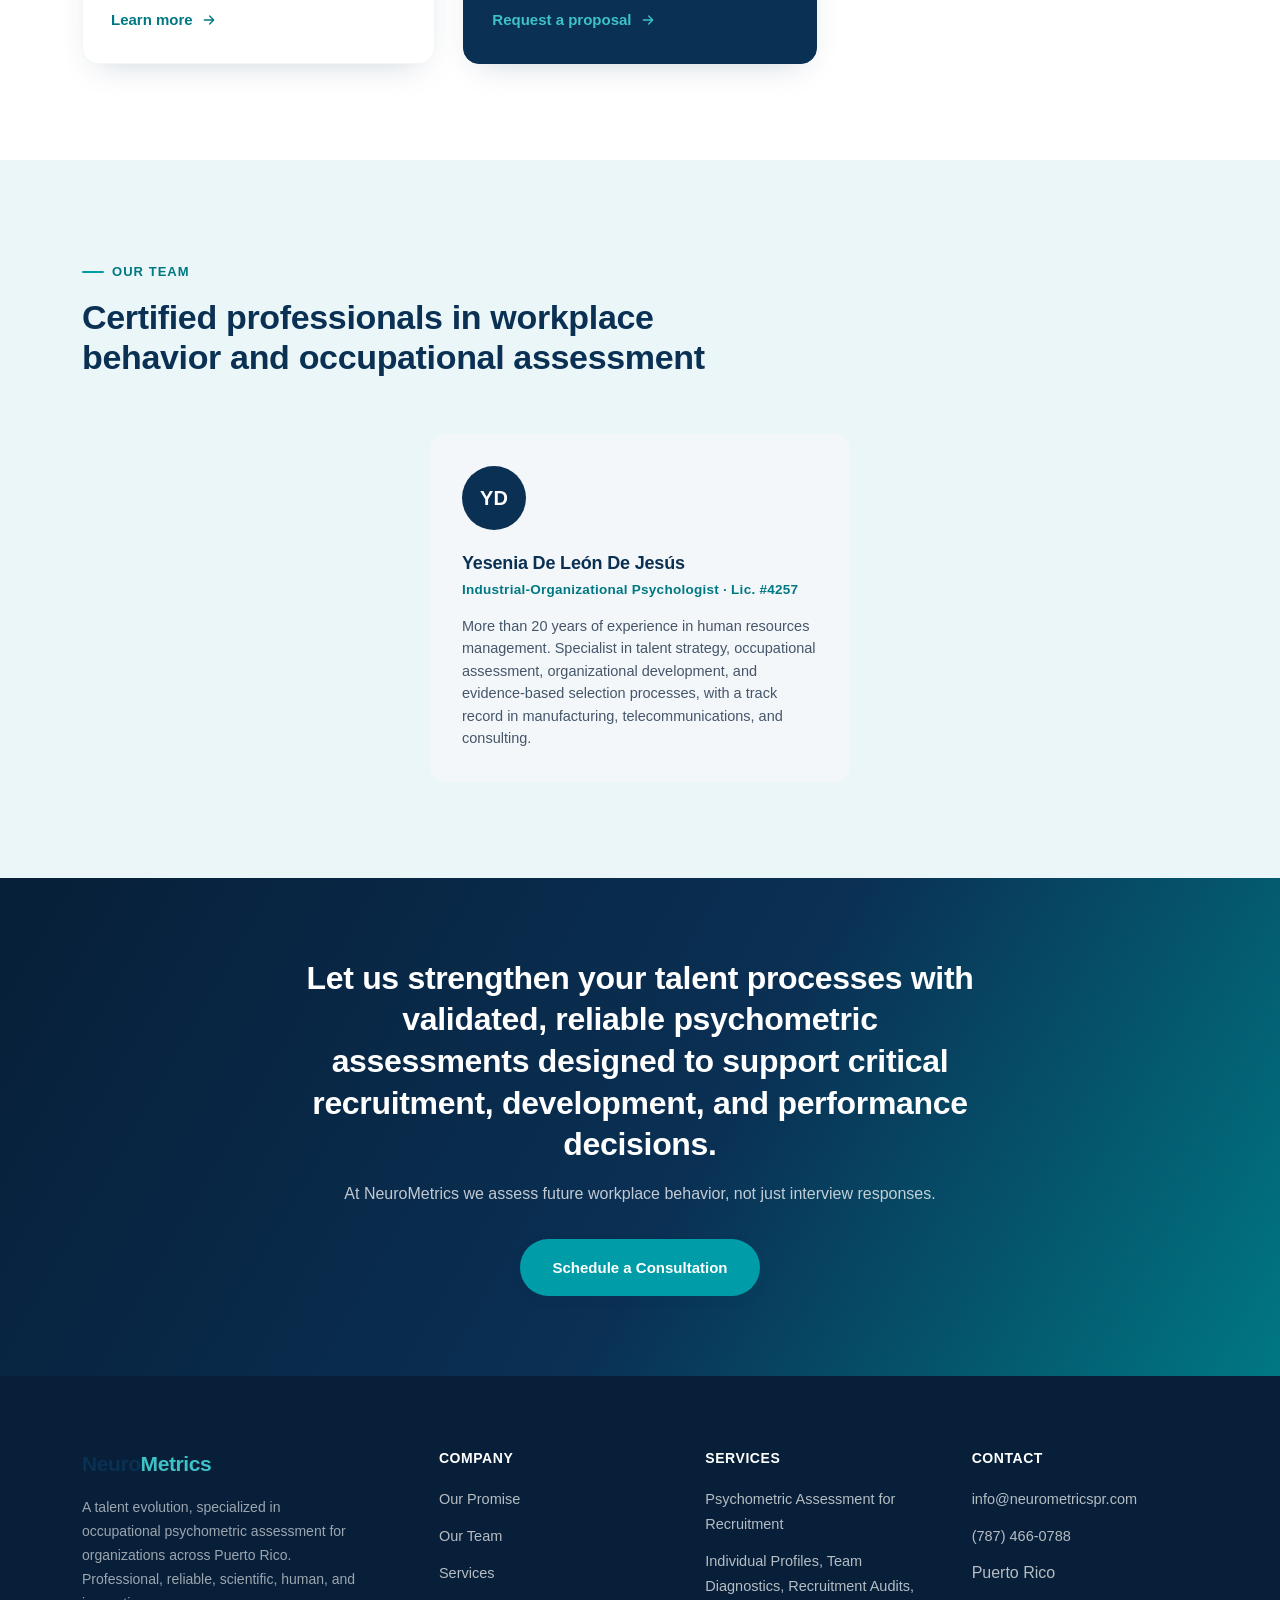
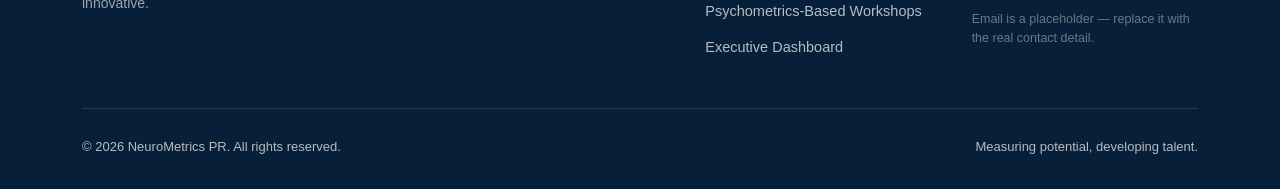
==== commit c2c2a71e: "Refactor Misión/Visión markup and consolidate eyebrow CSS classes Merges the duplicate .eyebrow/.eye" ====
--- a/en/index.html
+++ b/en/index.html
@@ -153,19 +153,18 @@
     </div>
   </section>
 
-  <!-- Mision + Vision + PILLARS -->
+  <!-- MISSION + VISION + PILLARS -->
   <section class="pillars-band">
     <div class="container">
-      <div class="section-head center">
-        <span class="eyebrowMisionVision">Mission</span>
-        <p>To provide reliable, validated psychometric assessments that support organizations in making strategic talent decisions. Strengthening our clients' recruitment, development, and performance processes.</p>
-        <!-- <p>Strengthening our clients' recruitment, development, and performance processes.</p> -->
-      </div>
-      <div class="container">
-      <div class="section-head center">
-        <span class="eyebrowMisionVision">Vision</span>
-        <p>To become the leading provider of psychometric assessments in Puerto Rico, recognized for the quality, precision, and strategic value of our services.</p>
-        <!-- <p>Strengthening our clients' recruitment, development, and performance processes.</p> -->
+      <div class="mission-vision">
+        <div class="section-head center">
+          <span class="eyebrow eyebrow--lg">Mission</span>
+          <p>To provide reliable, validated psychometric assessments that support organizations in making strategic talent decisions. Strengthening our clients' recruitment, development, and performance processes.</p>
+        </div>
+        <div class="section-head center">
+          <span class="eyebrow eyebrow--lg">Vision</span>
+          <p>To become the leading provider of psychometric assessments in Puerto Rico, recognized for the quality, precision, and strategic value of our services.</p>
+        </div>
       </div>
 
       <div class="tag-grid" style="justify-content:center;">
--- a/assets/css/styles.css
+++ b/assets/css/styles.css
@@ -86,17 +86,6 @@
   color: var(--teal-dark);
   margin-bottom: 14px;
 }
-.eyebrowMisionVision {
-  display: inline-flex;
-  align-items: center;
-  gap: 8px;
-  font-size: 20px;
-  font-weight: 700;
-  letter-spacing: 0.08em;
-  text-transform: uppercase;
-  color: var(--teal-dark);
-  margin-bottom: 14px;
-}
 
 .eyebrow::before {
   content: "";
@@ -106,12 +95,8 @@
   border-radius: 2px;
 }
 
-.eyebrowMisionVision::before {
-  content: "";
-  width: 22px;
-  height: 2px;
-  background: var(--teal);
-  border-radius: 2px;
+.eyebrow--lg {
+  font-size: 20px;
 }
 
 section {
@@ -544,7 +529,7 @@
   background: var(--teal-pale);
 }
 
-/* ---------- Vision + Pillars band ---------- */
+/* ---------- Mission/Vision + Pillars band ---------- */
 
 .pillars-band {
   background: var(--navy);
@@ -558,6 +543,17 @@
 
 .pillars-band .section-head p {
   color: rgba(255, 255, 255, 0.72);
+}
+
+.mission-vision {
+  display: grid;
+  grid-template-columns: repeat(2, 1fr);
+  gap: 40px;
+  margin-bottom: 56px;
+}
+
+.mission-vision .section-head {
+  margin-bottom: 0;
 }
 
 .tag-grid {
@@ -883,6 +879,11 @@
     gap: 40px;
   }
 
+  .mission-vision {
+    grid-template-columns: 1fr;
+    gap: 32px;
+  }
+
   .footer-grid {
     grid-template-columns: repeat(2, 1fr);
   }
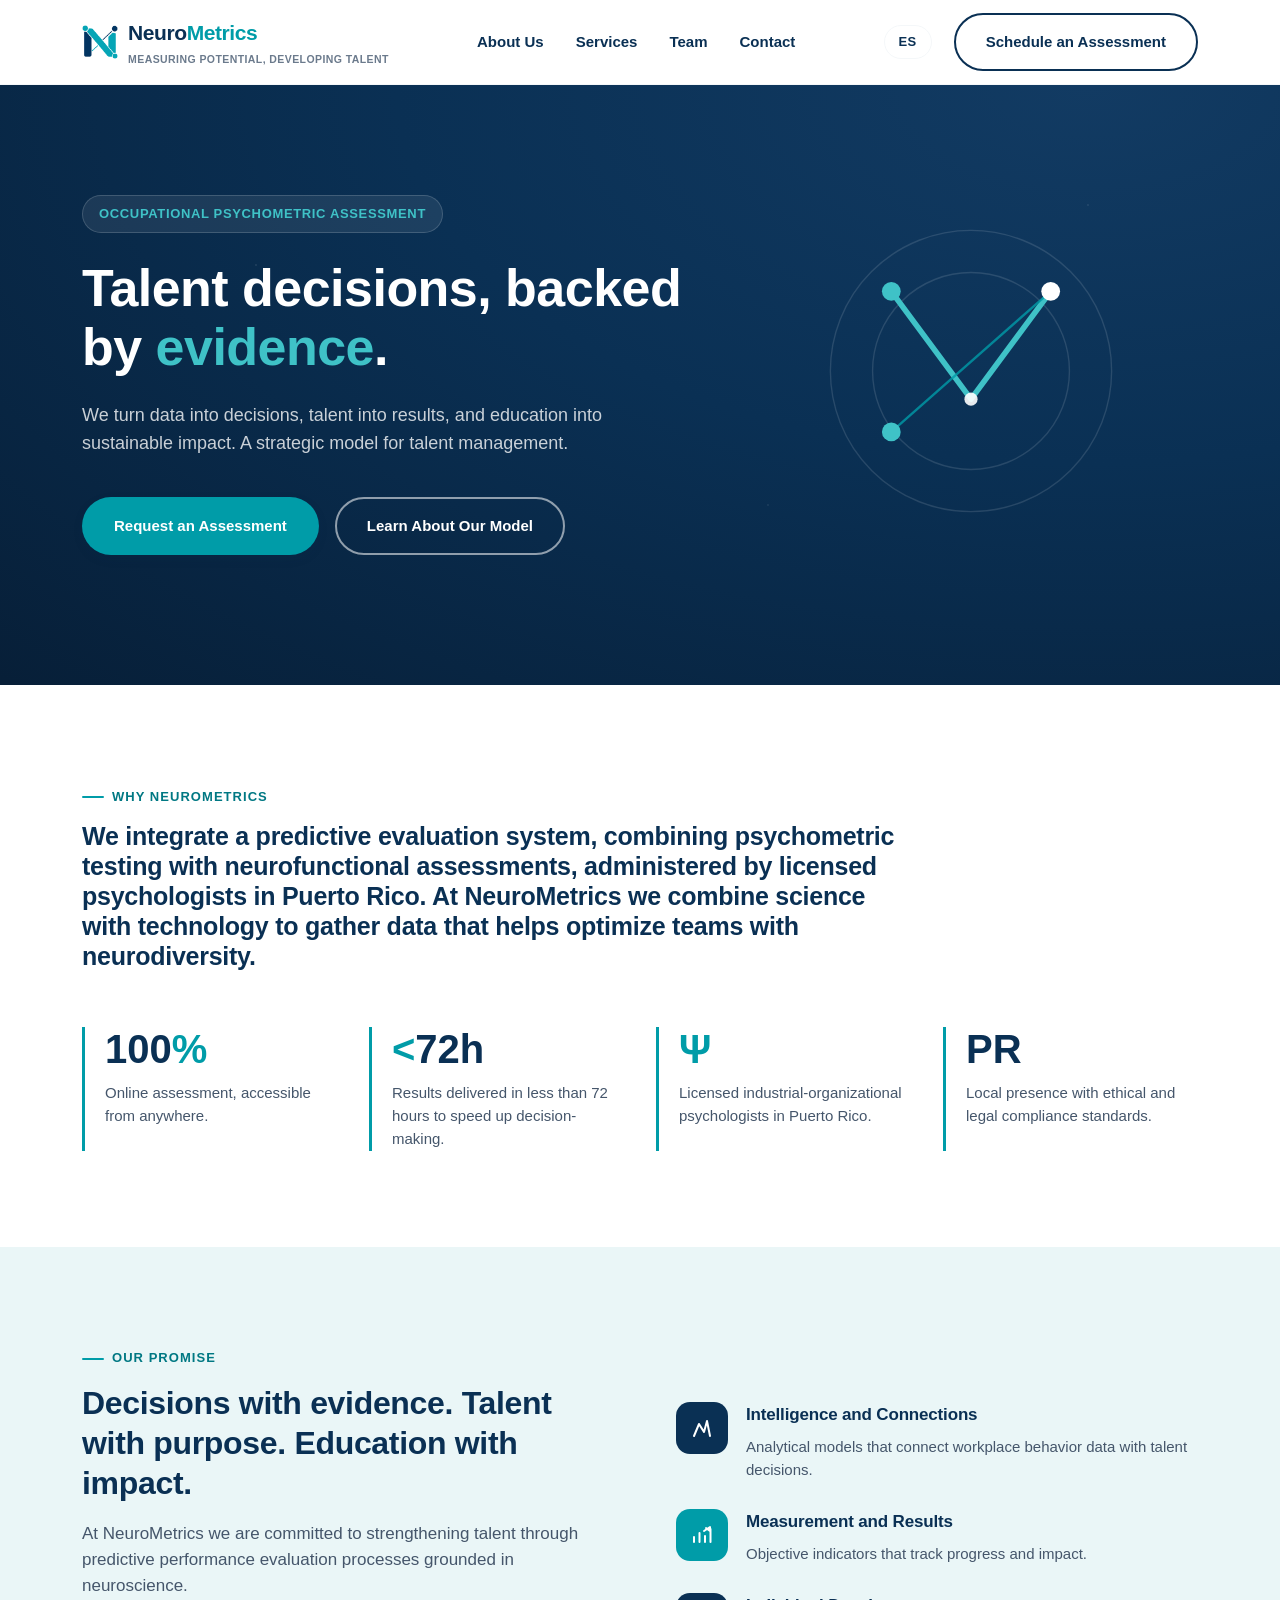
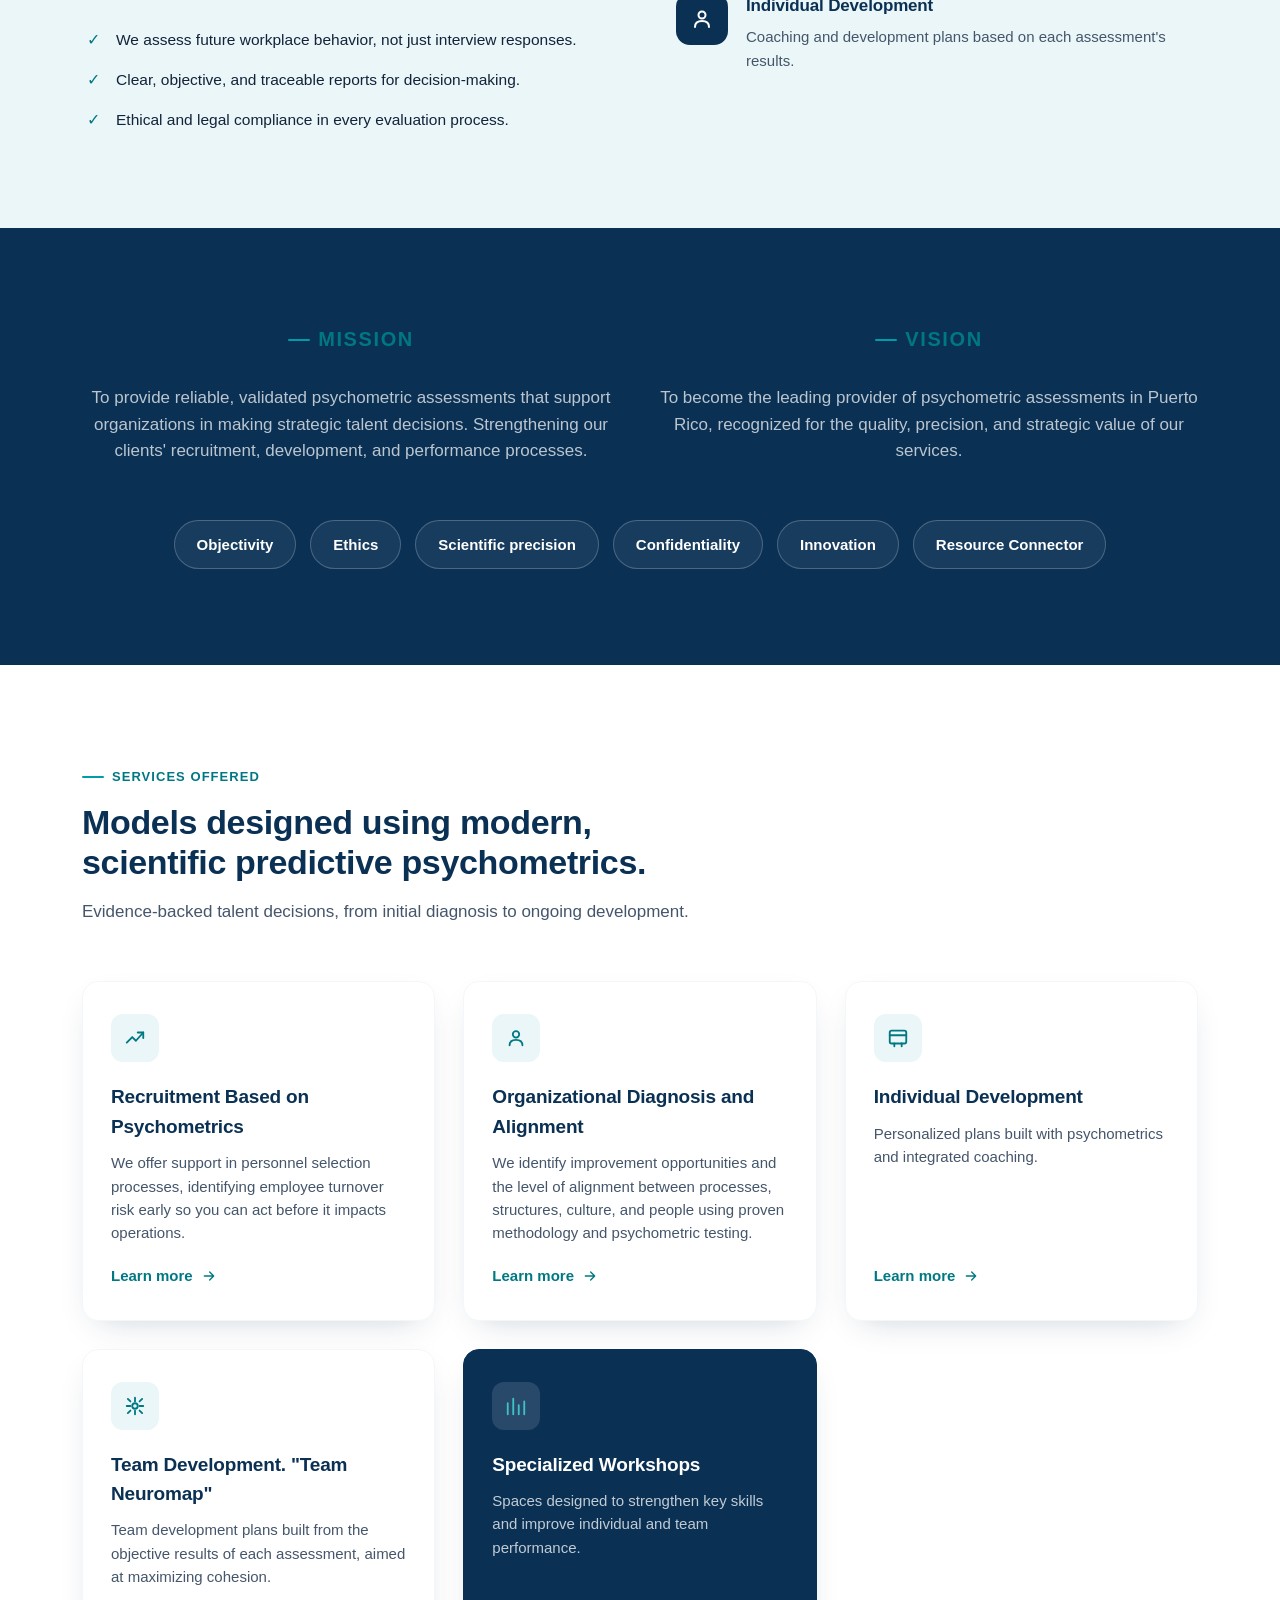
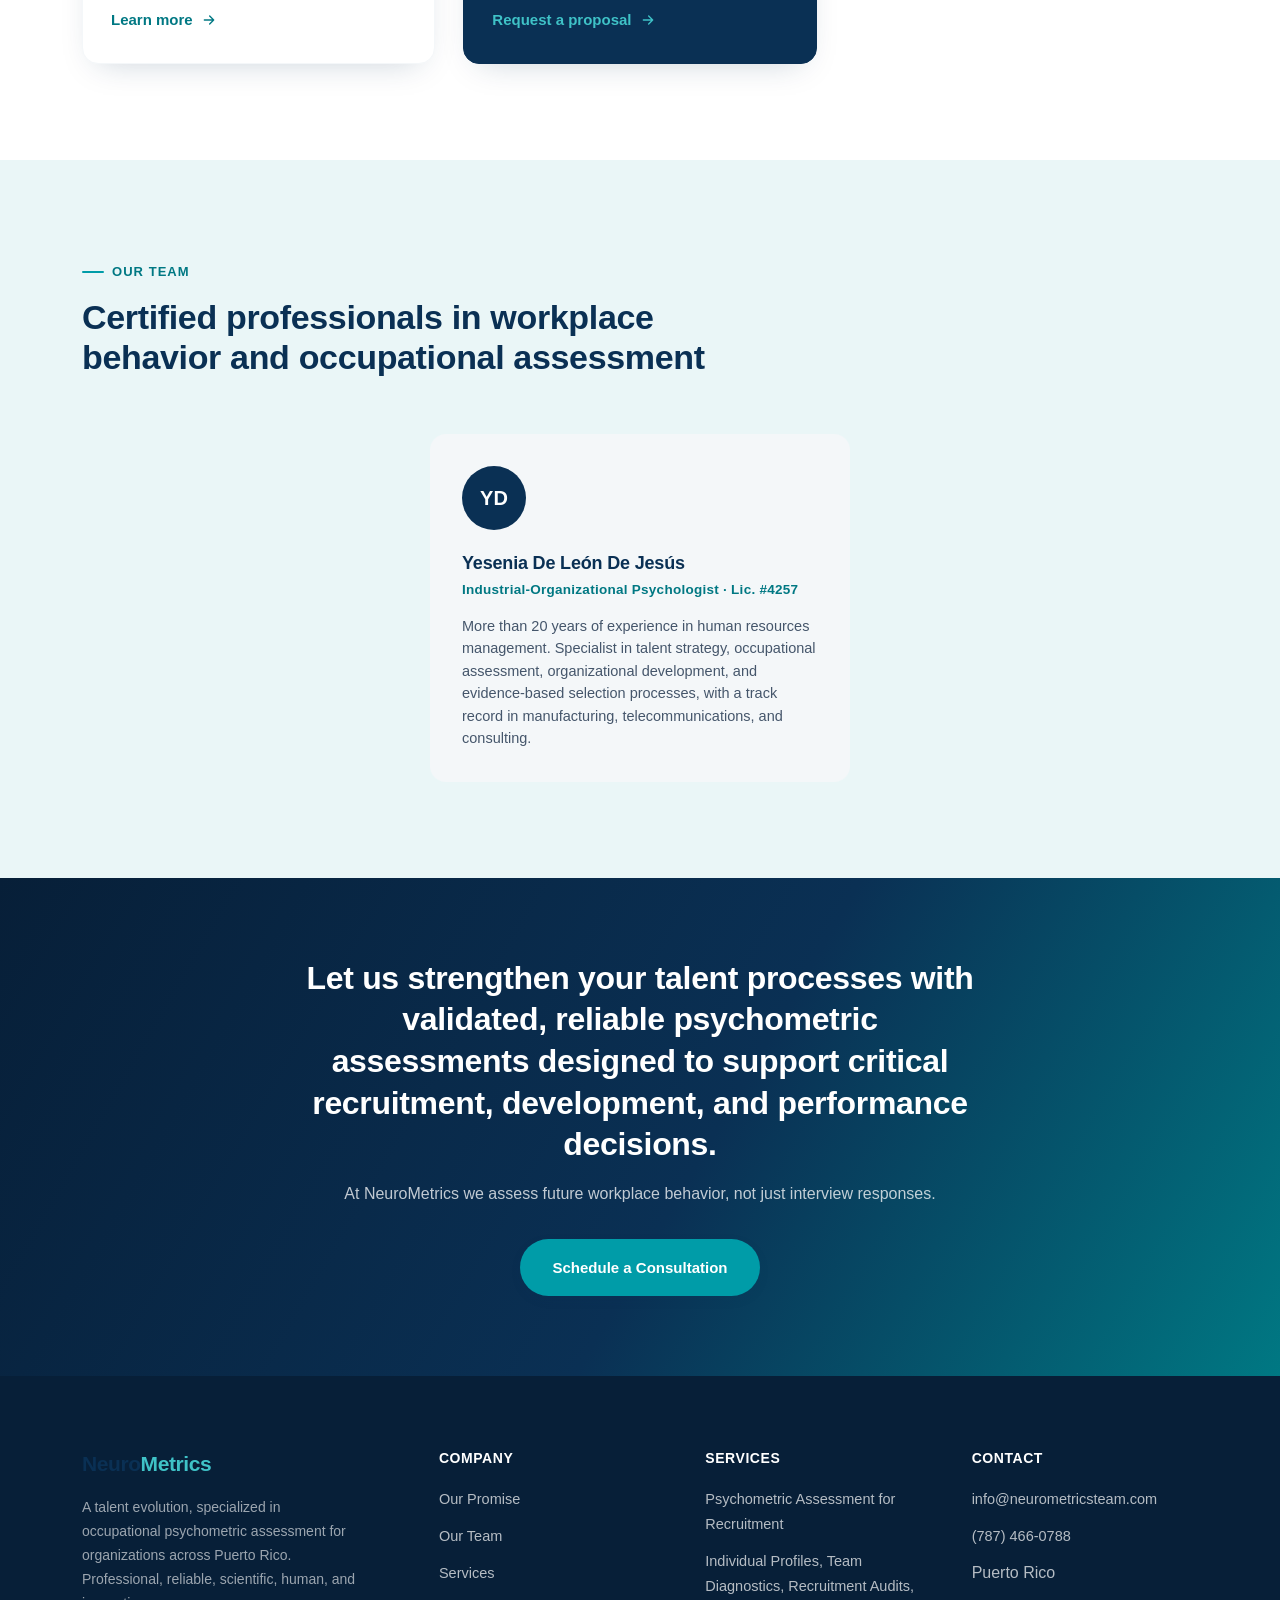
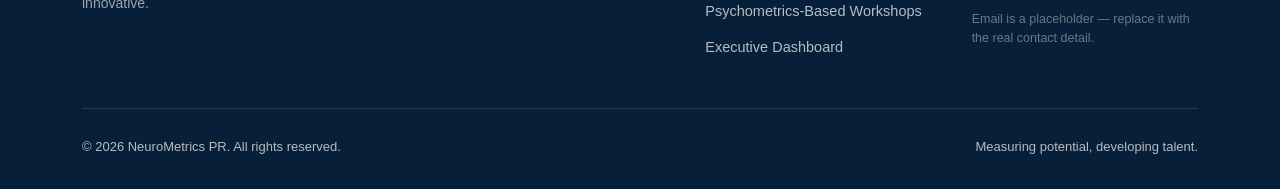
==== commit c1876ea9: "cambio de domain en el contacto" ====
--- a/en/index.html
+++ b/en/index.html
@@ -8,7 +8,7 @@
 <link rel="alternate" hreflang="en" href="https://neurometricsteam.com/en/">
 <link rel="alternate" hreflang="es" href="https://neurometricsteam.com/">
 <link rel="alternate" hreflang="x-default" href="https://neurometricsteam.com/">
-<link rel="stylesheet" href="../assets/css/styles.css?v=2">
+<link rel="stylesheet" href="../assets/css/styles.css?v=3">
 <link rel="icon" type="image/x-icon" href="../favicon.ico">
 <link rel="icon" type="image/png" sizes="32x32" href="../assets/img/favicon-32x32.png">
 <link rel="icon" type="image/png" sizes="16x16" href="../assets/img/favicon-16x16.png">
@@ -251,7 +251,7 @@
       <h2>Let us strengthen your talent processes with validated, reliable psychometric assessments designed to support critical recruitment, development, and performance decisions.</h2>
       <p>At NeuroMetrics we assess future workplace behavior, not just interview responses.</p>
       <div class="hero-actions">
-        <a href="mailto:info@neurometricspr.com" class="btn btn-primary">Schedule a Consultation</a>
+        <a href="mailto:info@neurometricsteam.com" class="btn btn-primary">Schedule a Consultation</a>
       </div>
     </div>
   </section>
@@ -287,7 +287,7 @@
       <div class="footer-col">
         <h4>Contact</h4>
         <ul>
-          <li><a href="mailto:info@neurometricspr.com">info@neurometricspr.com</a></li>
+          <li><a href="mailto:info@neurometricsteam.com">info@neurometricsteam.com</a></li>
           <li><a href="tel:+17874660788">(787) 466-0788</a></li>
           <li>Puerto Rico</li>
         </ul>
